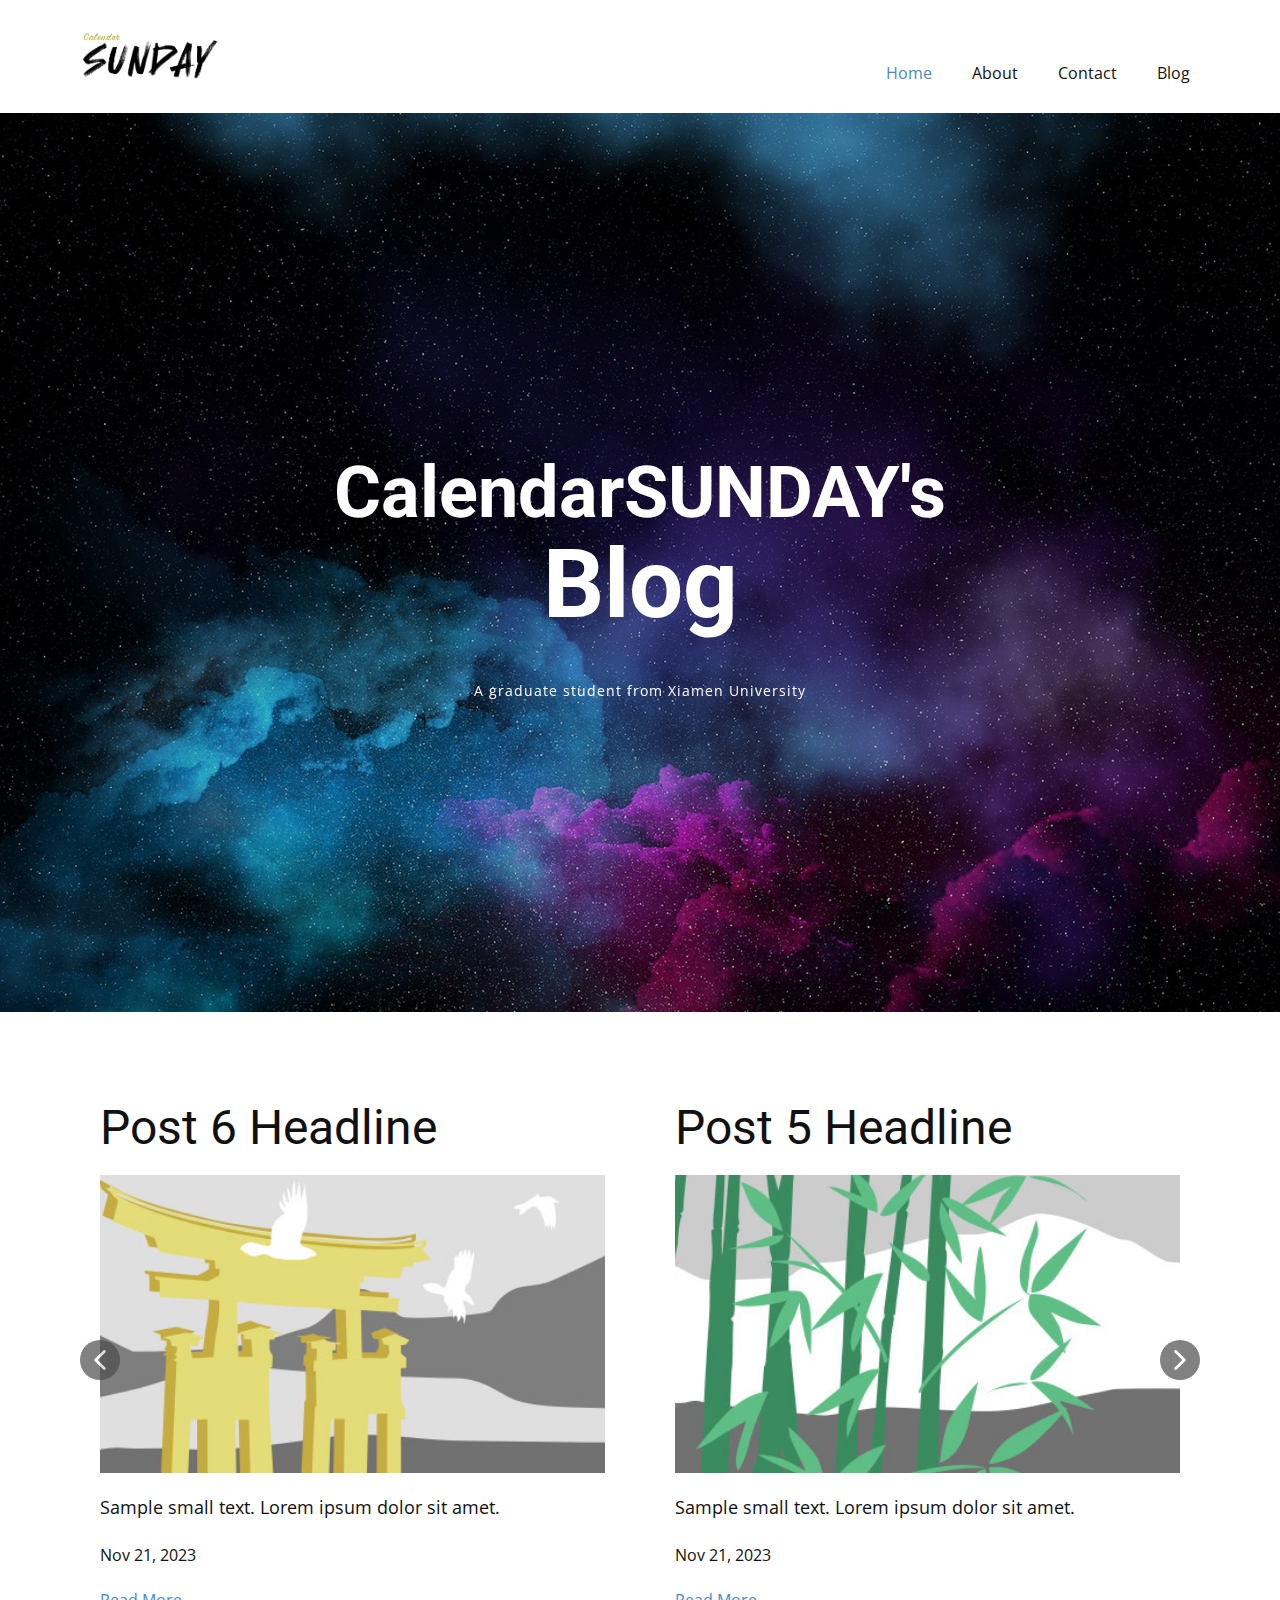
==== src/main/resources/static/index.html @ 497f2406 "first ini" ====
<!DOCTYPE html>
<html style="font-size: 16px;" lang="en"><head>
  <meta name="viewport" content="width=device-width, initial-scale=1.0">
  <meta charset="utf-8">
  <meta name="keywords" content="products &amp;amp; brand design studio!, What We Do, ​Our mission is to harmonize human design with digital technology., ​Grow Your Business with Full-Service Digital Marketing, ​Our Philosophy, Our Portfolio, About Us, ​​We provide brands with long term website support and maintenance">
  <meta name="description" content="">
  <title>Home</title>
  <link rel="stylesheet" href="nicepage.css" media="screen">
  <link rel="stylesheet" href="Home.css" media="screen">
  <script class="u-script" type="text/javascript" src="jquery.js" defer=""></script>
  <script class="u-script" type="text/javascript" src="nicepage.js" defer=""></script>
  <meta name="generator" content="Nicepage 6.0.3, nicepage.com">
  <link id="u-theme-google-font" rel="stylesheet" href="https://fonts.googleapis.com/css?family=Roboto:100,100i,300,300i,400,400i,500,500i,700,700i,900,900i|Open+Sans:300,300i,400,400i,500,500i,600,600i,700,700i,800,800i">




  <script type="application/ld+json">{
    "@context": "http://schema.org",
    "@type": "Organization",
    "name": "",
    "logo": "images/-1.png"
  }</script>
  <meta name="theme-color" content="#478ac9">
  <meta property="og:title" content="Home">
  <meta property="og:type" content="website">
  <meta data-intl-tel-input-cdn-path="intlTelInput/"></head>
<body data-path-to-root="./" data-include-products="false" class="u-body u-xl-mode" data-lang="en"><header class="u-clearfix u-header u-header" id="sec-229b"><div class="u-clearfix u-sheet u-sheet-1">
  <a href="Home.html" class="u-image u-logo u-image-1" data-image-width="1401" data-image-height="587" title="Home">
    <img src="images/-1.png" class="u-logo-image u-logo-image-1">
  </a>
  <nav class="u-menu u-menu-one-level u-offcanvas u-menu-1">
    <div class="menu-collapse" style="font-size: 1rem; letter-spacing: 0px;">
      <a class="u-button-style u-custom-left-right-menu-spacing u-custom-padding-bottom u-custom-top-bottom-menu-spacing u-nav-link u-text-active-palette-1-base u-text-hover-palette-2-base" href="#">
        <svg class="u-svg-link" viewBox="0 0 24 24"><use xmlns:xlink="http://www.w3.org/1999/xlink" xlink:href="#menu-hamburger"></use></svg>
        <svg class="u-svg-content" version="1.1" id="menu-hamburger" viewBox="0 0 16 16" x="0px" y="0px" xmlns:xlink="http://www.w3.org/1999/xlink" xmlns="http://www.w3.org/2000/svg"><g><rect y="1" width="16" height="2"></rect><rect y="7" width="16" height="2"></rect><rect y="13" width="16" height="2"></rect>
        </g></svg>
      </a>
    </div>
    <div class="u-custom-menu u-nav-container">
      <ul class="u-nav u-unstyled u-nav-1"><li class="u-nav-item"><a class="u-button-style u-nav-link u-text-active-palette-1-base u-text-hover-palette-2-base" href="Home.html" style="padding: 10px 20px;">Home</a>
      </li><li class="u-nav-item"><a class="u-button-style u-nav-link u-text-active-palette-1-base u-text-hover-palette-2-base" href="About.html" style="padding: 10px 20px;">About</a>
      </li><li class="u-nav-item"><a class="u-button-style u-nav-link u-text-active-palette-1-base u-text-hover-palette-2-base" href="Contact.html" style="padding: 10px 20px;">Contact</a>
      </li><li class="u-nav-item"><a class="u-button-style u-nav-link u-text-active-palette-1-base u-text-hover-palette-2-base" href="blog/blog.html" style="padding: 10px 20px;">Blog</a>
      </li></ul>
    </div>
    <div class="u-custom-menu u-nav-container-collapse">
      <div class="u-black u-container-style u-inner-container-layout u-opacity u-opacity-95 u-sidenav">
        <div class="u-inner-container-layout u-sidenav-overflow">
          <div class="u-menu-close"></div>
          <ul class="u-align-center u-nav u-popupmenu-items u-unstyled u-nav-2"><li class="u-nav-item"><a class="u-button-style u-nav-link" href="Home.html">Home</a>
          </li><li class="u-nav-item"><a class="u-button-style u-nav-link" href="About.html">About</a>
          </li><li class="u-nav-item"><a class="u-button-style u-nav-link" href="Contact.html">Contact</a>
          </li><li class="u-nav-item"><a class="u-button-style u-nav-link" href="blog/blog.html">Blog</a>
          </li></ul>
        </div>
      </div>
      <div class="u-black u-menu-overlay u-opacity u-opacity-70"></div>
    </div>
  </nav>
</div></header>
<section class="u-align-left u-clearfix u-container-align-center u-image u-shading u-section-1" id="carousel_e579" src="" data-image-width="1980" data-image-height="1047">
  <div class="u-clearfix u-sheet u-sheet-1">
    <h1 class="u-align-center u-text u-text-body-alt-color u-text-1" data-animation-name="flipIn" data-animation-duration="1500" data-animation-direction="X" data-animation-delay="500">CalendarSUNDAY's<br>
      <span style="font-size: 6rem;">Blog</span>
    </h1>
    <p class="u-align-center u-text u-text-body-alt-color u-text-default u-text-2" data-animation-name="customAnimationIn" data-animation-duration="1500" data-animation-delay="250"> A graduate student from Xiamen University</p>
  </div>
</section>
<section class="u-clearfix u-section-2" id="sec-93fe">
  <div class="u-clearfix u-sheet u-sheet-1"><!--blog--><!--blog_options_json--><!--{"type":"Recent","source":"","tags":"","count":""}--><!--/blog_options_json-->
    <div class="u-blog u-expanded-width u-layout-horizontal u-blog-1">
      <div class="u-list-control"></div>
      <div class="u-repeater u-repeater-1"><!--blog_post-->
        <div class="u-blog-post u-container-style u-repeater-item">
          <div class="u-container-layout u-similar-container u-valign-top u-container-layout-1"><!--blog_post_header-->
            <h2 class="u-blog-control u-text u-text-1">
              <a class="u-post-header-link" href="blog/post-5.html">Post 6 Headline</a>
            </h2><!--/blog_post_header-->
            <a class="u-post-header-link" href="blog/post-5.html"><!--blog_post_image-->
              <img alt="" class="u-blog-control u-expanded-width u-image u-image-default u-image-1" src="images/8ad73f3c.jpeg"><!--/blog_post_image-->
            </a><!--blog_post_content-->
            <div class="u-blog-control u-post-content u-text u-text-2 fr-view">Sample small text. Lorem ipsum dolor sit amet.</div><!--/blog_post_content--><!--blog_post_metadata-->
            <div class="u-blog-control u-metadata u-metadata-1"><!--blog_post_metadata_date-->
              <span class="u-meta-date u-meta-icon">Nov 21, 2023</span><!--/blog_post_metadata_date-->
            </div><!--/blog_post_metadata--><!--blog_post_readmore-->
            <a href="#" data-post-id="post-6" class="blog-post-link u-active-none u-blog-control u-border-2 u-border-no-left u-border-no-right u-border-no-top u-border-palette-1-base u-btn u-btn-rectangle u-button-style u-hover-none u-none u-btn-1">Read More</a>
          </div>
        </div><div class="u-blog-post u-container-style u-repeater-item">
          <div class="u-container-layout u-similar-container u-valign-top u-container-layout-2"><!--blog_post_header-->
            <h2 class="u-blog-control u-text u-text-3">
              <a class="u-post-header-link" href="blog/post-4.html">Post 5 Headline</a>
            </h2><!--/blog_post_header-->
            <a class="u-post-header-link" href="blog/post-4.html"><!--blog_post_image-->
              <img alt="" class="u-blog-control u-expanded-width u-image u-image-default u-image-2" src="images/68f64b9d.jpeg"><!--/blog_post_image-->
            </a><!--blog_post_content-->
            <div class="u-blog-control u-post-content u-text u-text-4 fr-view">Sample small text. Lorem ipsum dolor sit amet.</div><!--/blog_post_content--><!--blog_post_metadata-->
            <div class="u-blog-control u-metadata u-metadata-2"><!--blog_post_metadata_date-->
              <span class="u-meta-date u-meta-icon">Nov 21, 2023</span><!--/blog_post_metadata_date-->
            </div><!--/blog_post_metadata--><!--blog_post_readmore-->
            <a href="blog/post-4.html" class="u-active-none u-blog-control u-border-2 u-border-no-left u-border-no-right u-border-no-top u-border-palette-1-base u-btn u-btn-rectangle u-button-style u-hover-none u-none u-btn-2">Read More</a>
          </div>
        </div><div class="u-blog-post u-container-style u-repeater-item">
          <div class="u-container-layout u-similar-container u-valign-top u-container-layout-3"><!--blog_post_header-->
            <h2 class="u-blog-control u-text u-text-5">
              <a class="u-post-header-link" href="blog/post-3.html">Post 4 Headline</a>
            </h2><!--/blog_post_header-->
            <a class="u-post-header-link" href="blog/post-3.html"><!--blog_post_image-->
              <img alt="" class="u-blog-control u-expanded-width u-image u-image-default u-image-3" data:image="" svg+xml;base64,[base64]");=" "="" background-position:="" 50%="" 50%;="" margin-bottom:="" 0"="" src="images/0fd3416c.jpeg"><!--/blog_post_image-->
            </a><!--blog_post_content-->
            <div class="u-blog-control u-post-content u-text u-text-6 fr-view">Sample small text. Lorem ipsum dolor sit amet.</div><!--/blog_post_content--><!--blog_post_metadata-->
            <div class="u-blog-control u-metadata u-metadata-3"><!--blog_post_metadata_date-->
              <span class="u-meta-date u-meta-icon">Nov 21, 2023</span><!--/blog_post_metadata_date-->
            </div><!--/blog_post_metadata--><!--blog_post_readmore-->
            <a href="blog/post-3.html" class="u-active-none u-blog-control u-border-2 u-border-no-left u-border-no-right u-border-no-top u-border-palette-1-base u-btn u-btn-rectangle u-button-style u-hover-none u-none u-btn-3"><!--blog_post_readmore_content--><!--options_json--><!--{"content":"","defaultValue":"Read More"}--><!--/options_json-->Read More<!--/blog_post_readmore_content--></a><!--/blog_post_readmore-->
          </div>
        </div><div class="u-blog-post u-container-style u-repeater-item">
          <div class="u-container-layout u-similar-container u-valign-top u-container-layout-4"><!--blog_post_header-->
            <h2 class="u-blog-control u-text u-text-7">
              <a class="u-post-header-link" href="blog/post-2.html">Post 3 Headline</a>
            </h2><!--/blog_post_header-->
            <a class="u-post-header-link" href="blog/post-2.html"><!--blog_post_image-->
              <img alt="" class="u-blog-control u-expanded-width u-image u-image-default u-image-4" data:image="" svg+xml;base64,[base64]"=&quot;);=&quot;&quot;" background-position:="" 50%="" 50%;="" margin-bottom:="" 0"="" src="images/8ad73f3c.jpeg"><!--/blog_post_image-->
            </a><!--blog_post_content-->
            <div class="u-blog-control u-post-content u-text u-text-8 fr-view">Sample small text. Lorem ipsum dolor sit amet.</div><!--/blog_post_content--><!--blog_post_metadata-->
            <div class="u-blog-control u-metadata u-metadata-4"><!--blog_post_metadata_date-->
              <span class="u-meta-date u-meta-icon">Nov 21, 2023</span><!--/blog_post_metadata_date-->
            </div><!--/blog_post_metadata--><!--blog_post_readmore-->
            <a href="blog/post-2.html" class="u-active-none u-blog-control u-border-2 u-border-no-left u-border-no-right u-border-no-top u-border-palette-1-base u-btn u-btn-rectangle u-button-style u-hover-none u-none u-btn-4"><!--blog_post_readmore_content--><!--options_json--><!--{"content":"","defaultValue":"Read More"}--><!--/options_json-->Read More<!--/blog_post_readmore_content--></a><!--/blog_post_readmore-->
          </div>
        </div><div class="u-blog-post u-container-style u-repeater-item">
          <div class="u-container-layout u-similar-container u-valign-top u-container-layout-5"><!--blog_post_header-->
            <h2 class="u-blog-control u-text u-text-9">
              <a class="u-post-header-link" href="blog/post-1.html">Post 2 Headline</a>
            </h2><!--/blog_post_header-->
            <a class="u-post-header-link" href="blog/post-1.html"><!--blog_post_image-->
              <img alt="" class="u-blog-control u-expanded-width u-image u-image-default u-image-5" data:image="" svg+xml;base64,[base64]");=" "="" background-position:="" 50%="" 50%;="" margin-bottom:="" 0"="" src="images/68f64b9d.jpeg"><!--/blog_post_image-->
            </a><!--blog_post_content-->
            <div class="u-blog-control u-post-content u-text u-text-10 fr-view">Sample small text. Lorem ipsum dolor sit amet.</div><!--/blog_post_content--><!--blog_post_metadata-->
            <div class="u-blog-control u-metadata u-metadata-5"><!--blog_post_metadata_date-->
              <span class="u-meta-date u-meta-icon">Nov 21, 2023</span><!--/blog_post_metadata_date-->
            </div><!--/blog_post_metadata--><!--blog_post_readmore-->
            <a href="blog/post-1.html" class="u-active-none u-blog-control u-border-2 u-border-no-left u-border-no-right u-border-no-top u-border-palette-1-base u-btn u-btn-rectangle u-button-style u-hover-none u-none u-btn-5"><!--blog_post_readmore_content--><!--options_json--><!--{"content":"","defaultValue":"Read More"}--><!--/options_json-->Read More<!--/blog_post_readmore_content--></a><!--/blog_post_readmore-->
          </div>
        </div><!--/blog_post--><!--blog_post-->
        <!--/blog_post--><!--blog_post-->
        <!--/blog_post--><!--blog_post-->
        <!--/blog_post--><!--blog_post-->
        <!--/blog_post-->
      </div>
      <a class="u-absolute-vcenter u-gallery-nav u-gallery-nav-prev u-grey-70 u-icon-circle u-opacity u-opacity-70 u-spacing-10 u-text-white u-gallery-nav-1" href="#" role="button">
            <span aria-hidden="true">
              <svg viewBox="0 0 451.847 451.847"><path d="M97.141,225.92c0-8.095,3.091-16.192,9.259-22.366L300.689,9.27c12.359-12.359,32.397-12.359,44.751,0
c12.354,12.354,12.354,32.388,0,44.748L173.525,225.92l171.903,171.909c12.354,12.354,12.354,32.391,0,44.744
c-12.354,12.365-32.386,12.365-44.745,0l-194.29-194.281C100.226,242.115,97.141,234.018,97.141,225.92z"></path></svg>
            </span>
        <span class="sr-only">
              <svg viewBox="0 0 451.847 451.847"><path d="M97.141,225.92c0-8.095,3.091-16.192,9.259-22.366L300.689,9.27c12.359-12.359,32.397-12.359,44.751,0
c12.354,12.354,12.354,32.388,0,44.748L173.525,225.92l171.903,171.909c12.354,12.354,12.354,32.391,0,44.744
c-12.354,12.365-32.386,12.365-44.745,0l-194.29-194.281C100.226,242.115,97.141,234.018,97.141,225.92z"></path></svg>
            </span>
      </a>
      <a class="u-absolute-vcenter u-gallery-nav u-gallery-nav-next u-grey-70 u-icon-circle u-opacity u-opacity-70 u-spacing-10 u-text-white u-gallery-nav-2" href="#" role="button">
            <span aria-hidden="true">
              <svg viewBox="0 0 451.846 451.847"><path d="M345.441,248.292L151.154,442.573c-12.359,12.365-32.397,12.365-44.75,0c-12.354-12.354-12.354-32.391,0-44.744
L278.318,225.92L106.409,54.017c-12.354-12.359-12.354-32.394,0-44.748c12.354-12.359,32.391-12.359,44.75,0l194.287,194.284
c6.177,6.18,9.262,14.271,9.262,22.366C354.708,234.018,351.617,242.115,345.441,248.292z"></path></svg>
            </span>
        <span class="sr-only">
              <svg viewBox="0 0 451.846 451.847"><path d="M345.441,248.292L151.154,442.573c-12.359,12.365-32.397,12.365-44.75,0c-12.354-12.354-12.354-32.391,0-44.744
L278.318,225.92L106.409,54.017c-12.354-12.359-12.354-32.394,0-44.748c12.354-12.359,32.391-12.359,44.75,0l194.287,194.284
c6.177,6.18,9.262,14.271,9.262,22.366C354.708,234.018,351.617,242.115,345.441,248.292z"></path></svg>
            </span>
      </a>
      <div class="u-list-control"></div>
    </div><!--/blog-->
  </div>
</section>
<section class="u-align-center-lg u-align-center-md u-align-center-xl u-align-left-sm u-align-left-xs u-clearfix u-container-align-center u-white u-section-3" id="carousel_1c62" data-animation-name="" data-animation-duration="0" data-animation-delay="0" data-animation-direction="">
  <div class="u-clearfix u-sheet u-sheet-1">
    <h2 class="u-align-center u-text u-text-default u-text-1" data-animation-name="customAnimationIn" data-animation-duration="1500" data-animation-delay="0"> In addition to research...</h2>
    <p class="u-align-center u-text u-text-2" data-animation-name="customAnimationIn" data-animation-duration="1500" data-animation-delay="250"> In everyday life he also likes:</p>
    <div class="u-expanded-width u-list u-list-1">
      <div class="u-repeater u-repeater-1">
        <div class="u-container-align-center-xs u-container-style u-list-item u-radius-15 u-repeater-item u-shape-round u-white u-list-item-1" data-href=" http://graphics.xmu.edu.cn/lab/" data-animation-name="customAnimationIn" data-animation-duration="1500">
          <div class="u-container-layout u-similar-container u-valign-middle u-container-layout-1">
            <h6 class="u-align-center-xs u-align-left-lg u-align-left-md u-align-left-sm u-align-left-xl u-text u-text-3"><span class="u-file-icon u-icon u-text-palette-1-base u-icon-1"><img src="images/3405554-e5ea7de9.png" alt=""></span>&nbsp;​UI/UX Design
            </h6>
          </div>
        </div>
        <div class="u-container-align-center-xs u-container-style u-list-item u-radius-15 u-repeater-item u-shape-round u-white u-list-item-2" data-href=" http://graphics.xmu.edu.cn/lab/" data-animation-direction="Up" data-animation-name="customAnimationIn" data-animation-duration="1500" data-animation-delay="250">
          <div class="u-container-layout u-similar-container u-valign-middle u-container-layout-2">
            <h6 class="u-align-center-xs u-align-left-lg u-align-left-md u-align-left-sm u-align-left-xl u-text u-text-4"><span class="u-file-icon u-icon u-text-palette-1-base u-icon-2"><img src="images/596092-5141c3ed.png" alt=""></span> Music Live
            </h6>
          </div>
        </div>
        <div class="u-container-align-center-xs u-container-style u-list-item u-radius-15 u-repeater-item u-shape-round u-white u-list-item-3" data-href=" http://graphics.xmu.edu.cn/lab/" data-animation-direction="Up" data-animation-name="customAnimationIn" data-animation-duration="1500" data-animation-delay="500">
          <div class="u-container-layout u-similar-container u-valign-middle u-container-layout-3">
            <h6 class="u-align-center-xs u-align-left-lg u-align-left-md u-align-left-sm u-align-left-xl u-text u-text-5"><span class="u-file-icon u-icon u-text-palette-1-base u-icon-3"><img src="images/1436404-2ee4dd59.png" alt=""></span>&nbsp;​App Development&nbsp;<br>
            </h6>
          </div>
        </div>
        <div class="u-container-align-center-xs u-container-style u-list-item u-radius-15 u-repeater-item u-shape-round u-white u-list-item-4" data-href=" http://graphics.xmu.edu.cn/lab/" data-animation-direction="Up" data-animation-name="customAnimationIn" data-animation-duration="1500" data-animation-delay="750">
          <div class="u-container-layout u-similar-container u-valign-middle u-container-layout-4">
            <h6 class="u-align-center-xs u-align-left-lg u-align-left-md u-align-left-sm u-align-left-xl u-text u-text-6"><span class="u-file-icon u-icon u-text-palette-1-base u-icon-4"><img src="images/1388394-a2d5c4ff.png" alt=""></span>&nbsp;Wring Someting Useless
            </h6>
          </div>
        </div>
        <div class="u-container-align-center-xs u-container-style u-list-item u-radius-15 u-repeater-item u-shape-round u-white u-list-item-5" data-href=" http://graphics.xmu.edu.cn/lab/" data-animation-direction="Up" data-animation-name="customAnimationIn" data-animation-duration="1500" data-animation-delay="750">
          <div class="u-container-layout u-similar-container u-valign-middle u-container-layout-5">
            <h6 class="u-align-center-xs u-align-left-lg u-align-left-md u-align-left-sm u-align-left-xl u-text u-text-7"><span class="u-file-icon u-icon u-text-palette-1-base u-icon-5"><img src="images/1014398-c0c98ff9.png" alt=""></span>&nbsp;​Video Clipping
            </h6>
          </div>
        </div>
        <div class="u-container-align-center-xs u-container-style u-list-item u-radius-15 u-repeater-item u-shape-round u-white u-list-item-6" data-href=" http://graphics.xmu.edu.cn/lab/" data-animation-direction="Up" data-animation-name="customAnimationIn" data-animation-duration="1500" data-animation-delay="750">
          <div class="u-container-layout u-similar-container u-valign-middle u-container-layout-6">
            <h6 class="u-align-center-xs u-align-left-lg u-align-left-md u-align-left-sm u-align-left-xl u-text u-text-8"><span class="u-file-icon u-icon u-text-custom-color-3 u-icon-6"><img src="images/6986881-99a8e2e9.png" alt=""></span>&nbsp;​Skateboard
            </h6>
          </div>
        </div>
        <div class="u-container-align-center-xs u-container-style u-list-item u-radius-15 u-repeater-item u-shape-round u-white u-list-item-7" data-href=" http://graphics.xmu.edu.cn/lab/" data-animation-direction="Up" data-animation-name="customAnimationIn" data-animation-duration="1500" data-animation-delay="1000">
          <div class="u-container-layout u-similar-container u-valign-middle u-container-layout-7">
            <h6 class="u-align-center-xs u-align-left-lg u-align-left-md u-align-left-sm u-align-left-xl u-text u-text-9"><span class="u-file-icon u-icon u-text-custom-color-3 u-icon-7"><img src="images/3280490-f5f36456.png" alt=""></span> &nbsp;​Taking Photos
            </h6>
          </div>
        </div>
        <div class="u-container-align-center-xs u-container-style u-list-item u-radius-15 u-repeater-item u-shape-round u-white u-list-item-8" data-href=" http://graphics.xmu.edu.cn/lab/" data-animation-direction="Up" data-animation-name="customAnimationIn" data-animation-duration="1500" data-animation-delay="1000">
          <div class="u-container-layout u-similar-container u-valign-middle u-container-layout-8">
            <h6 class="u-align-center-xs u-align-left-lg u-align-left-md u-align-left-sm u-align-left-xl u-text u-text-10"><span class="u-file-icon u-icon u-text-palette-1-base u-icon-8"><img src="images/2996915-b20a5da4.png" alt=""></span> &nbsp;​Web Development
            </h6>
          </div>
        </div>
        <div class="u-container-align-center-xs u-container-style u-list-item u-radius-15 u-repeater-item u-shape-round u-white u-list-item-9" data-href=" http://graphics.xmu.edu.cn/lab/" data-animation-direction="Up" data-animation-name="customAnimationIn" data-animation-duration="1500" data-animation-delay="1000">
          <div class="u-container-layout u-similar-container u-valign-middle u-container-layout-9">
            <h6 class="u-align-center-xs u-align-left-lg u-align-left-md u-align-left-sm u-align-left-xl u-text u-text-11"><span class="u-file-icon u-icon u-text-palette-1-base u-icon-9"><img src="images/2020773-2d50d914.png" alt=""></span>&nbsp; Everying Interesting
            </h6>
          </div>
        </div>
      </div>
    </div>
  </div>
</section>
<section class="u-align-center u-clearfix u-white u-section-4" id="carousel_9413">
  <div class="u-clearfix u-sheet u-sheet-1">
    <div class="u-shape u-shape-svg u-text-palette-1-base u-shape-1" data-animation-name="flipIn" data-animation-duration="1500" data-animation-direction="X" data-animation-delay="500">
      <svg class="u-svg-link" preserveAspectRatio="none" viewBox="0 0 160 160" style=""><use xmlns:xlink="http://www.w3.org/1999/xlink" xlink:href="#svg-e858"></use></svg>
      <svg xmlns="http://www.w3.org/2000/svg" xmlns:xlink="http://www.w3.org/1999/xlink" version="1.1" xml:space="preserve" class="u-svg-content" viewBox="0 0 160 160" x="0px" y="0px" id="svg-e858" style="enable-background:new 0 0 160 160;"><path d="M80,30c27.6,0,50,22.4,50,50s-22.4,50-50,50s-50-22.4-50-50S52.4,30,80,30 M80,0C35.8,0,0,35.8,0,80s35.8,80,80,80
	s80-35.8,80-80S124.2,0,80,0L80,0z"></path></svg>
    </div>
    <div class="u-shape u-shape-svg u-text-palette-1-base u-shape-2" data-animation-name="customAnimationIn" data-animation-duration="1500" data-animation-delay="750">
      <svg class="u-svg-link" preserveAspectRatio="none" viewBox="0 0 160 160" style=""><use xmlns:xlink="http://www.w3.org/1999/xlink" xlink:href="#svg-a0bf"></use></svg>
      <svg xmlns="http://www.w3.org/2000/svg" xmlns:xlink="http://www.w3.org/1999/xlink" version="1.1" xml:space="preserve" class="u-svg-content" viewBox="0 0 160 160" x="0px" y="0px" id="svg-a0bf" style="enable-background:new 0 0 160 160;"><path d="M80,30c27.6,0,50,22.4,50,50s-22.4,50-50,50s-50-22.4-50-50S52.4,30,80,30 M80,0C35.8,0,0,35.8,0,80s35.8,80,80,80
	s80-35.8,80-80S124.2,0,80,0L80,0z"></path></svg>
    </div>
    <div class="u-image u-image-circle u-image-1" data-image-width="932" data-image-height="872" data-animation-name="customAnimationIn" data-animation-duration="1500"></div>
    <div class="u-palette-1-base u-shape u-shape-circle u-shape-3" data-animation-name="customAnimationIn" data-animation-duration="1500" data-animation-delay="500"></div>
    <div class="u-align-left u-container-align-left u-container-style u-expanded-width-sm u-expanded-width-xs u-group u-shape-rectangle u-white u-group-1" data-animation-name="customAnimationIn" data-animation-duration="1500" data-animation-delay="250">
      <div class="u-container-layout u-container-layout-1">
        <h2 class="u-align-left u-text u-text-1"> A first-year graduate student from Xiamen University's Graphics Laboratory</h2>
        <p class="u-align-left u-large-text u-text u-text-variant u-text-2"> He graduated from Shandong University with a bachelor's degree and was exempted from the School of Information Science of Xiamen University. His current research directions are 2D path rendering on mobile devices.</p>
      </div>
    </div>
  </div>
</section>
<section class="u-align-left u-clearfix u-container-align-center u-palette-1-base u-section-5" id="carousel_d629">
  <div class="u-clearfix u-sheet u-sheet-1">
    <h2 class="u-align-center u-text u-text-1" data-animation-name="customAnimationIn" data-animation-duration="1500" data-animation-delay="0">Education Career</h2>
    <div class="u-expanded-width u-list u-list-1">
      <div class="u-repeater u-repeater-1">
        <div class="u-align-left u-container-align-center u-container-style u-list-item u-repeater-item u-white u-list-item-1" data-animation-name="customAnimationIn" data-animation-duration="1500" data-animation-delay="500">
          <div class="u-container-layout u-similar-container u-container-layout-1">
            <h4 class="u-align-center u-text u-text-2">One Sentence</h4>
            <p class="u-align-center u-text u-text-grey-40 u-text-3">--zgz</p>
          </div>
        </div>
        <div class="u-align-left u-container-style u-list-item u-repeater-item u-white u-list-item-2" data-animation-name="customAnimationIn" data-animation-duration="1500" data-animation-delay="500">
          <div class="u-container-layout u-similar-container u-container-layout-2">
            <h4 class="u-align-center u-text u-text-4">1</h4>
            <p class="u-align-center u-text u-text-grey-40 u-text-5">1</p>
          </div>
        </div>
        <div class="u-align-left u-container-style u-list-item u-repeater-item u-white u-list-item-3" data-animation-name="customAnimationIn" data-animation-duration="1500" data-animation-delay="500">
          <div class="u-container-layout u-similar-container u-container-layout-3">
            <h4 class="u-align-center u-text u-text-6">2</h4>
            <p class="u-align-center u-text u-text-grey-40 u-text-7">2</p>
          </div>
        </div>
        <div class="u-align-left u-container-style u-list-item u-repeater-item u-white u-list-item-4" data-animation-name="customAnimationIn" data-animation-duration="1500" data-animation-delay="500">
          <div class="u-container-layout u-similar-container u-container-layout-4">
            <h4 class="u-align-center u-text u-text-8">3</h4>
            <p class="u-align-center u-text u-text-grey-40 u-text-9">3</p>
          </div>
        </div>
      </div>
    </div>
  </div>
</section>
<section class="u-align-center u-clearfix u-white u-section-6" id="carousel_b6a0">
  <div class="u-clearfix u-sheet u-valign-middle u-sheet-1">
    <div class="data-layout-selected u-clearfix u-expanded-width u-gutter-0 u-layout-wrap u-layout-wrap-1">
      <div class="u-gutter-0 u-layout">
        <div class="u-layout-col">
          <div class="u-align-center u-container-style u-layout-cell u-size-30 u-layout-cell-1">
            <div class="u-container-layout u-container-layout-1">
              <div class="u-shape u-shape-svg u-text-palette-1-base u-shape-1" data-animation-name="customAnimationIn" data-animation-duration="1500" data-animation-delay="500">
                <svg class="u-svg-link" preserveAspectRatio="none" viewBox="0 0 160 160" style=""><use xmlns:xlink="http://www.w3.org/1999/xlink" xlink:href="#svg-a0bf"></use></svg>
                <svg xmlns="http://www.w3.org/2000/svg" xmlns:xlink="http://www.w3.org/1999/xlink" version="1.1" xml:space="preserve" class="u-svg-content" viewBox="0 0 160 160" x="0px" y="0px" id="svg-a0bf" style="enable-background:new 0 0 160 160;"><path d="M80,30c27.6,0,50,22.4,50,50s-22.4,50-50,50s-50-22.4-50-50S52.4,30,80,30 M80,0C35.8,0,0,35.8,0,80s35.8,80,80,80
	s80-35.8,80-80S124.2,0,80,0L80,0z"></path></svg>
              </div>
              <div class="u-border-14 u-border-palette-1-base u-image u-image-circle u-image-1" data-image-width="1380" data-image-height="920" data-animation-name="flipIn" data-animation-duration="1500" data-animation-direction="X" data-animation-delay="500"></div>
              <div alt="" class="u-align-left u-border-18 u-border-palette-1-base u-image u-image-circle u-image-2" data-image-width="1380" data-image-height="920" data-animation-name="customAnimationIn" data-animation-duration="1500" data-animation-delay="250"></div>
              <div class="u-align-center-sm u-align-center-xs u-palette-1-base u-shape u-shape-circle u-shape-2" data-animation-name="customAnimationIn" data-animation-duration="1500"></div>
            </div>
          </div>
          <div class="u-align-center u-container-align-center u-container-style u-layout-cell u-size-30 u-layout-cell-2" data-animation-name="customAnimationIn" data-animation-duration="1500" data-animation-delay="500">
            <div class="u-container-layout u-valign-top u-container-layout-2">
              <h2 class="u-align-center u-text u-text-1">My Lab</h2>
              <p class="u-align-center u-text u-text-2">Lab</p>
              <p class="u-align-center u-text u-text-3">AA</p>
              <a href="http://graphics.xmu.edu.cn/lab/" class="u-active-palette-2-base u-align-center u-border-none u-btn u-btn-round u-button-style u-hover-palette-2-base u-palette-1-base u-radius-50 u-btn-1" data-animation-name="customAnimationIn" data-animation-duration="1500" data-animation-delay="1000">read more</a>
            </div>
          </div>
        </div>
      </div>
    </div>
  </div>
</section>
<section class="u-align-center u-black u-clearfix u-container-align-center u-section-7" id="carousel_1896">


























  <div class="u-clearfix u-sheet u-valign-middle u-sheet-1">
    <h2 class="u-align-center u-text u-text-default u-text-1" data-animation-name="customAnimationIn" data-animation-duration="1500" data-animation-delay="0"> My Project Showcase</h2>
    <p class="u-align-center u-text u-text-2" data-animation-name="customAnimationIn" data-animation-duration="1500" data-animation-delay="250"> Involved projects</p>
    <div class="u-expanded-width u-list u-list-1">
      <div class="u-repeater u-repeater-1">
        <div class="u-align-center u-container-style u-image u-image-default u-list-item u-repeater-item u-shape-round u-image-1" data-animation-name="customAnimationIn" data-animation-duration="1500" data-animation-delay="500" data-image-width="444" data-image-height="444">
          <div class="u-container-layout u-similar-container u-valign-bottom u-container-layout-1">
            <div class="u-container-align-center u-container-style u-expanded-width u-gradient u-group u-opacity u-opacity-80 u-group-1">
              <div class="u-container-layout u-container-layout-2">
                <h5 class="u-align-center u-hover-feature u-text u-text-body-alt-color u-text-3">Empty</h5>
                <p class="u-align-center u-hover-feature u-text u-text-body-alt-color u-text-4"> Graphic Design</p>
              </div>
            </div>
          </div>
        </div>
        <div class="u-align-center u-container-style u-image u-image-default u-list-item u-repeater-item u-shape-round u-image-2" data-animation-name="customAnimationIn" data-animation-duration="1500" data-animation-delay="500" data-image-width="444" data-image-height="444">
          <div class="u-container-layout u-similar-container u-valign-bottom u-container-layout-3">
            <div class="u-container-align-center u-container-style u-expanded-width u-gradient u-group u-opacity u-opacity-80 u-group-2">
              <div class="u-container-layout u-container-layout-4">
                <h5 class="u-align-center u-hover-feature u-text u-text-body-alt-color u-text-5"> Empty </h5>
                <p class="u-align-center u-hover-feature u-text u-text-body-alt-color u-text-6"> Graphic Design</p>
              </div>
            </div>
          </div>
        </div>
        <div class="u-align-center u-container-align-center u-container-style u-image u-image-default u-list-item u-repeater-item u-shape-round u-image-3" data-animation-name="customAnimationIn" data-animation-duration="1500" data-animation-delay="500" data-image-width="626" data-image-height="626">
          <div class="u-container-layout u-similar-container u-valign-bottom u-container-layout-5">
            <div class="u-container-align-center u-container-style u-expanded-width u-gradient u-group u-opacity u-opacity-80 u-group-3">
              <div class="u-container-layout u-container-layout-6">
                <h5 class="u-align-center u-hover-feature u-text u-text-body-alt-color u-text-7"> Empty</h5>
                <p class="u-align-center u-hover-feature u-text u-text-body-alt-color u-text-8"> Graphic Design</p>
              </div>
            </div>
          </div>
        </div>
        <div class="u-align-center u-container-style u-image u-image-default u-list-item u-repeater-item u-shape-round u-image-4" data-animation-name="customAnimationIn" data-animation-duration="1500" data-animation-delay="500" data-image-width="626" data-image-height="626">
          <div class="u-container-layout u-similar-container u-valign-bottom u-container-layout-7">
            <div class="u-container-align-center u-container-style u-expanded-width u-gradient u-group u-opacity u-opacity-80 u-group-4">
              <div class="u-container-layout u-container-layout-8">
                <h5 class="u-align-center u-hover-feature u-text u-text-body-alt-color u-text-9"> Empty</h5>
                <p class="u-align-center u-hover-feature u-text u-text-body-alt-color u-text-10"> Graphic Design</p>
              </div>
            </div>
          </div>
        </div>
        <div class="u-align-center u-container-style u-image u-image-default u-list-item u-repeater-item u-shape-round u-image-5" data-animation-name="customAnimationIn" data-animation-duration="1500" data-animation-delay="500" data-image-width="700" data-image-height="705">
          <div class="u-container-layout u-similar-container u-valign-bottom u-container-layout-9">
            <div class="u-container-align-center u-container-style u-expanded-width u-gradient u-group u-opacity u-opacity-80 u-group-5">
              <div class="u-container-layout u-container-layout-10">
                <h5 class="u-align-center u-hover-feature u-text u-text-body-alt-color u-text-11"> Empty</h5>
                <p class="u-align-center u-hover-feature u-text u-text-body-alt-color u-text-12"> Graphic Design</p>
              </div>
            </div>
          </div>
        </div>
        <div class="u-align-center u-container-style u-image u-image-default u-list-item u-repeater-item u-shape-round u-image-6" data-animation-name="customAnimationIn" data-animation-duration="1500" data-animation-delay="500" data-image-width="700" data-image-height="705">
          <div class="u-container-layout u-similar-container u-valign-bottom u-container-layout-11">
            <div class="u-container-align-center u-container-style u-expanded-width u-gradient u-group u-opacity u-opacity-80 u-group-6">
              <div class="u-container-layout u-container-layout-12">
                <h5 class="u-align-center u-hover-feature u-text u-text-body-alt-color u-text-13"> Empty</h5>
                <p class="u-align-center u-hover-feature u-text u-text-body-alt-color u-text-14"> Graphic Design</p>
              </div>
            </div>
          </div>
        </div>
        <div class="u-align-center u-container-align-center u-container-style u-image u-image-default u-list-item u-repeater-item u-shape-round u-image-7" data-animation-name="customAnimationIn" data-animation-duration="1500" data-animation-delay="500" data-image-width="626" data-image-height="626">
          <div class="u-container-layout u-similar-container u-valign-bottom u-container-layout-13">
            <div class="u-container-align-center u-container-style u-expanded-width u-gradient u-group u-opacity u-opacity-80 u-group-7">
              <div class="u-container-layout u-container-layout-14">
                <h5 class="u-align-center u-hover-feature u-text u-text-body-alt-color u-text-15"> Empty</h5>
                <p class="u-align-center u-hover-feature u-text u-text-body-alt-color u-text-16"> Graphic Design</p>
              </div>
            </div>
          </div>
        </div>
        <div class="u-align-center u-container-style u-image u-image-default u-list-item u-repeater-item u-shape-round u-image-8" data-animation-name="customAnimationIn" data-animation-duration="1500" data-animation-delay="500" data-image-width="800" data-image-height="533">
          <div class="u-container-layout u-similar-container u-valign-bottom u-container-layout-15">
            <div class="u-container-align-center u-container-style u-expanded-width u-gradient u-group u-opacity u-opacity-80 u-group-8">
              <div class="u-container-layout u-container-layout-16">
                <h5 class="u-align-center u-hover-feature u-text u-text-body-alt-color u-text-17"> Empty</h5>
                <p class="u-align-center u-hover-feature u-text u-text-body-alt-color u-text-18"> Graphic Design</p>
              </div>
            </div>
          </div>
        </div>
      </div>
    </div>
    <p class="u-align-center u-text u-text-default u-text-19" data-animation-name="customAnimationIn" data-animation-duration="1500" data-animation-delay="1250">Images from <a href="https://www.freepik.com/" class="u-active-none u-border-1 u-border-active-palette-1-light-2 u-border-hover-palette-1-light-2 u-border-no-left u-border-no-right u-border-no-top u-border-white u-btn u-button-link u-button-style u-hover-none u-none u-text-active-palette-1-light-2 u-text-body-alt-color u-text-hover-palette-1-light-2 u-btn-1" target="_blank">Freepik</a>
    </p>
  </div>
















</section>
<section class="u-align-center u-clearfix u-image u-valign-bottom-xl u-valign-middle-lg u-section-8" id="carousel_9283" data-image-width="1980" data-image-height="1200">
  <div class="data-layout-selected u-clearfix u-layout-wrap u-layout-wrap-1">
    <div class="u-layout">
      <div class="u-layout-row">
        <div class="u-align-left u-container-align-center u-container-style u-layout-cell u-size-19-xl u-size-22-lg u-size-60-md u-size-60-sm u-size-60-xs u-layout-cell-1" data-animation-name="customAnimationIn" data-animation-duration="1500" data-animation-delay="0">
          <div class="u-container-layout u-container-layout-1">
            <h2 class="u-align-center u-text u-text-1">Ending</h2>
            <p class="u-align-center u-text u-text-2">some...</p>
          </div>
        </div>
        <div class="u-align-left u-container-style u-image u-layout-cell u-size-38-lg u-size-41-xl u-size-60-md u-size-60-sm u-size-60-xs u-image-1" data-animation-name="customAnimationIn" data-animation-duration="1500" data-animation-delay="250" data-image-width="1337" data-image-height="1000">
          <div class="u-container-layout u-container-layout-2"></div>
        </div>
      </div>
    </div>
  </div>
</section>


<footer class="u-align-center u-clearfix u-footer u-grey-80 u-footer" id="sec-63e3"><div class="u-clearfix u-sheet u-sheet-1">
  <p class="u-small-text u-text u-text-variant u-text-1">@zgz</p>
</div></footer>


<script src="custom.js"></script>

</body></html>
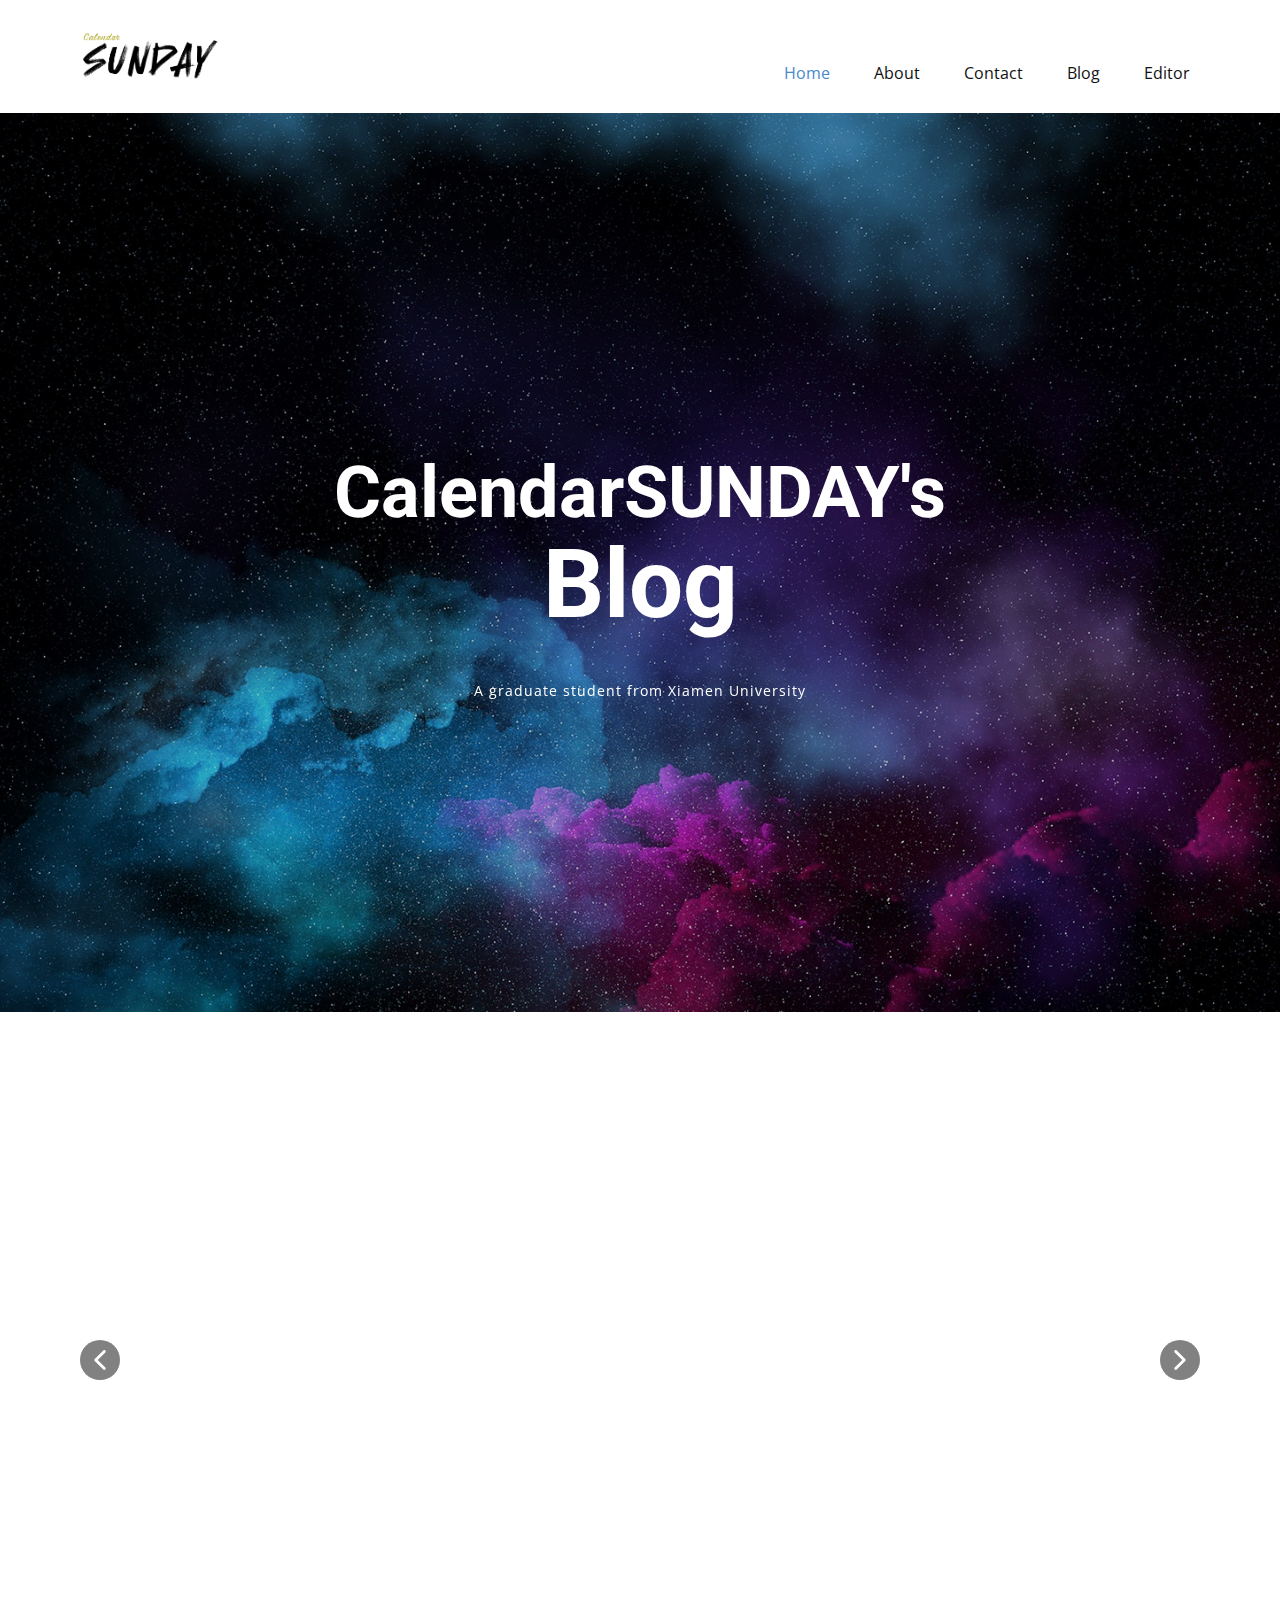
==== commit ca7f9f06: "add markdown editor based on Editor.md" ====
--- a/src/main/resources/static/index.html
+++ b/src/main/resources/static/index.html
@@ -1,488 +1,543 @@
 <!DOCTYPE html>
-<html style="font-size: 16px;" lang="en"><head>
-  <meta name="viewport" content="width=device-width, initial-scale=1.0">
-  <meta charset="utf-8">
-  <meta name="keywords" content="products &amp;amp; brand design studio!, What We Do, ​Our mission is to harmonize human design with digital technology., ​Grow Your Business with Full-Service Digital Marketing, ​Our Philosophy, Our Portfolio, About Us, ​​We provide brands with long term website support and maintenance">
-  <meta name="description" content="">
-  <title>Home</title>
-  <link rel="stylesheet" href="nicepage.css" media="screen">
-  <link rel="stylesheet" href="Home.css" media="screen">
-  <script class="u-script" type="text/javascript" src="jquery.js" defer=""></script>
-  <script class="u-script" type="text/javascript" src="nicepage.js" defer=""></script>
-  <meta name="generator" content="Nicepage 6.0.3, nicepage.com">
-  <link id="u-theme-google-font" rel="stylesheet" href="https://fonts.googleapis.com/css?family=Roboto:100,100i,300,300i,400,400i,500,500i,700,700i,900,900i|Open+Sans:300,300i,400,400i,500,500i,600,600i,700,700i,800,800i">
-
-
-
-
-  <script type="application/ld+json">{
-    "@context": "http://schema.org",
-    "@type": "Organization",
-    "name": "",
-    "logo": "images/-1.png"
-  }</script>
-  <meta name="theme-color" content="#478ac9">
-  <meta property="og:title" content="Home">
-  <meta property="og:type" content="website">
-  <meta data-intl-tel-input-cdn-path="intlTelInput/"></head>
-<body data-path-to-root="./" data-include-products="false" class="u-body u-xl-mode" data-lang="en"><header class="u-clearfix u-header u-header" id="sec-229b"><div class="u-clearfix u-sheet u-sheet-1">
-  <a href="Home.html" class="u-image u-logo u-image-1" data-image-width="1401" data-image-height="587" title="Home">
-    <img src="images/-1.png" class="u-logo-image u-logo-image-1">
-  </a>
-  <nav class="u-menu u-menu-one-level u-offcanvas u-menu-1">
-    <div class="menu-collapse" style="font-size: 1rem; letter-spacing: 0px;">
-      <a class="u-button-style u-custom-left-right-menu-spacing u-custom-padding-bottom u-custom-top-bottom-menu-spacing u-nav-link u-text-active-palette-1-base u-text-hover-palette-2-base" href="#">
-        <svg class="u-svg-link" viewBox="0 0 24 24"><use xmlns:xlink="http://www.w3.org/1999/xlink" xlink:href="#menu-hamburger"></use></svg>
-        <svg class="u-svg-content" version="1.1" id="menu-hamburger" viewBox="0 0 16 16" x="0px" y="0px" xmlns:xlink="http://www.w3.org/1999/xlink" xmlns="http://www.w3.org/2000/svg"><g><rect y="1" width="16" height="2"></rect><rect y="7" width="16" height="2"></rect><rect y="13" width="16" height="2"></rect>
-        </g></svg>
-      </a>
-    </div>
-    <div class="u-custom-menu u-nav-container">
-      <ul class="u-nav u-unstyled u-nav-1"><li class="u-nav-item"><a class="u-button-style u-nav-link u-text-active-palette-1-base u-text-hover-palette-2-base" href="Home.html" style="padding: 10px 20px;">Home</a>
-      </li><li class="u-nav-item"><a class="u-button-style u-nav-link u-text-active-palette-1-base u-text-hover-palette-2-base" href="About.html" style="padding: 10px 20px;">About</a>
-      </li><li class="u-nav-item"><a class="u-button-style u-nav-link u-text-active-palette-1-base u-text-hover-palette-2-base" href="Contact.html" style="padding: 10px 20px;">Contact</a>
-      </li><li class="u-nav-item"><a class="u-button-style u-nav-link u-text-active-palette-1-base u-text-hover-palette-2-base" href="blog/blog.html" style="padding: 10px 20px;">Blog</a>
-      </li></ul>
-    </div>
-    <div class="u-custom-menu u-nav-container-collapse">
-      <div class="u-black u-container-style u-inner-container-layout u-opacity u-opacity-95 u-sidenav">
-        <div class="u-inner-container-layout u-sidenav-overflow">
-          <div class="u-menu-close"></div>
-          <ul class="u-align-center u-nav u-popupmenu-items u-unstyled u-nav-2"><li class="u-nav-item"><a class="u-button-style u-nav-link" href="Home.html">Home</a>
-          </li><li class="u-nav-item"><a class="u-button-style u-nav-link" href="About.html">About</a>
-          </li><li class="u-nav-item"><a class="u-button-style u-nav-link" href="Contact.html">Contact</a>
-          </li><li class="u-nav-item"><a class="u-button-style u-nav-link" href="blog/blog.html">Blog</a>
-          </li></ul>
-        </div>
-      </div>
-      <div class="u-black u-menu-overlay u-opacity u-opacity-70"></div>
-    </div>
-  </nav>
-</div></header>
-<section class="u-align-left u-clearfix u-container-align-center u-image u-shading u-section-1" id="carousel_e579" src="" data-image-width="1980" data-image-height="1047">
-  <div class="u-clearfix u-sheet u-sheet-1">
-    <h1 class="u-align-center u-text u-text-body-alt-color u-text-1" data-animation-name="flipIn" data-animation-duration="1500" data-animation-direction="X" data-animation-delay="500">CalendarSUNDAY's<br>
-      <span style="font-size: 6rem;">Blog</span>
-    </h1>
-    <p class="u-align-center u-text u-text-body-alt-color u-text-default u-text-2" data-animation-name="customAnimationIn" data-animation-duration="1500" data-animation-delay="250"> A graduate student from Xiamen University</p>
-  </div>
+<html style="font-size: 16px;" lang="en">
+<head>
+    <meta name="viewport" content="width=device-width, initial-scale=1.0">
+    <meta charset="utf-8">
+    <meta name="keywords"
+          content="products &amp;amp; brand design studio!, What We Do, ​Our mission is to harmonize human design with digital technology., ​Grow Your Business with Full-Service Digital Marketing, ​Our Philosophy, Our Portfolio, About Us, ​​We provide brands with long term website support and maintenance">
+    <meta name="description" content="">
+    <title>Home</title>
+    <link rel="stylesheet" href="nicepage.css" media="screen">
+    <link rel="stylesheet" href="Home.css" media="screen">
+    <script class="u-script" type="text/javascript" src="jquery.js" defer=""></script>
+    <script class="u-script" type="text/javascript" src="nicepage.js" defer=""></script>
+    <meta name="generator" content="Nicepage 6.0.3, nicepage.com">
+    <link id="u-theme-google-font" rel="stylesheet"
+          href="https://fonts.googleapis.com/css?family=Roboto:100,100i,300,300i,400,400i,500,500i,700,700i,900,900i|Open+Sans:300,300i,400,400i,500,500i,600,600i,700,700i,800,800i">
+
+
+    <script type="application/ld+json">{
+        "@context": "http://schema.org",
+        "@type": "Organization",
+        "name": "",
+        "logo": "images/-1.png"
+    }</script>
+    <meta name="theme-color" content="#478ac9">
+    <meta property="og:title" content="Home">
+    <meta property="og:type" content="website">
+    <meta data-intl-tel-input-cdn-path="intlTelInput/">
+</head>
+<body data-path-to-root="./" data-include-products="false" class="u-body u-xl-mode" data-lang="en">
+<header class="u-clearfix u-header u-header" id="sec-229b">
+    <div class="u-clearfix u-sheet u-sheet-1">
+        <a href="Home.html" class="u-image u-logo u-image-1" data-image-width="1401" data-image-height="587"
+           title="Home">
+            <img src="images/-1.png" class="u-logo-image u-logo-image-1">
+        </a>
+        <nav class="u-menu u-menu-one-level u-offcanvas u-menu-1">
+            <div class="menu-collapse" style="font-size: 1rem; letter-spacing: 0px;">
+                <a class="u-button-style u-custom-left-right-menu-spacing u-custom-padding-bottom u-custom-top-bottom-menu-spacing u-nav-link u-text-active-palette-1-base u-text-hover-palette-2-base"
+                   href="#">
+                    <svg class="u-svg-link" viewBox="0 0 24 24">
+                        <use xmlns:xlink="http://www.w3.org/1999/xlink" xlink:href="#menu-hamburger"></use>
+                    </svg>
+                    <svg class="u-svg-content" version="1.1" id="menu-hamburger" viewBox="0 0 16 16" x="0px" y="0px"
+                         xmlns:xlink="http://www.w3.org/1999/xlink" xmlns="http://www.w3.org/2000/svg">
+                        <g>
+                            <rect y="1" width="16" height="2"></rect>
+                            <rect y="7" width="16" height="2"></rect>
+                            <rect y="13" width="16" height="2"></rect>
+                        </g>
+                    </svg>
+                </a>
+            </div>
+            <div class="u-custom-menu u-nav-container">
+                <ul class="u-nav u-unstyled u-nav-1">
+                    <li class="u-nav-item"><a
+                            class="u-button-style u-nav-link u-text-active-palette-1-base u-text-hover-palette-2-base"
+                            href="Home.html" style="padding: 10px 20px;">Home</a>
+                    </li>
+                    <li class="u-nav-item"><a
+                            class="u-button-style u-nav-link u-text-active-palette-1-base u-text-hover-palette-2-base"
+                            href="About.html" style="padding: 10px 20px;">About</a>
+                    </li>
+                    <li class="u-nav-item"><a
+                            class="u-button-style u-nav-link u-text-active-palette-1-base u-text-hover-palette-2-base"
+                            href="Contact.html" style="padding: 10px 20px;">Contact</a>
+                    </li>
+                    <li class="u-nav-item"><a
+                            class="u-button-style u-nav-link u-text-active-palette-1-base u-text-hover-palette-2-base"
+                            href="blog/blog.html" style="padding: 10px 20px;">Blog</a>
+                    </li>
+                    <li class="u-nav-item"><a
+                            class="u-button-style u-nav-link u-text-active-palette-1-base u-text-hover-palette-2-base"
+                            href="editor.html" style="padding: 10px 20px;">Editor</a>
+                    </li>
+                </ul>
+            </div>
+            <div class="u-custom-menu u-nav-container-collapse">
+                <div class="u-black u-container-style u-inner-container-layout u-opacity u-opacity-95 u-sidenav">
+                    <div class="u-inner-container-layout u-sidenav-overflow">
+                        <div class="u-menu-close"></div>
+                        <ul class="u-align-center u-nav u-popupmenu-items u-unstyled u-nav-2">
+                            <li class="u-nav-item"><a class="u-button-style u-nav-link" href="Home.html">Home</a>
+                            </li>
+                            <li class="u-nav-item"><a class="u-button-style u-nav-link" href="About.html">About</a>
+                            </li>
+                            <li class="u-nav-item"><a class="u-button-style u-nav-link" href="Contact.html">Contact</a>
+                            </li>
+                            <li class="u-nav-item"><a class="u-button-style u-nav-link" href="blog/blog.html">Blog</a>
+                            </li>
+                        </ul>
+                    </div>
+                </div>
+                <div class="u-black u-menu-overlay u-opacity u-opacity-70"></div>
+            </div>
+        </nav>
+    </div>
+</header>
+<section class="u-align-left u-clearfix u-container-align-center u-image u-shading u-section-1" id="carousel_e579"
+         src="" data-image-width="1980" data-image-height="1047">
+    <div class="u-clearfix u-sheet u-sheet-1">
+        <h1 class="u-align-center u-text u-text-body-alt-color u-text-1" data-animation-name="flipIn"
+            data-animation-duration="1500" data-animation-direction="X" data-animation-delay="500">CalendarSUNDAY's<br>
+            <span style="font-size: 6rem;">Blog</span>
+        </h1>
+        <p class="u-align-center u-text u-text-body-alt-color u-text-default u-text-2"
+           data-animation-name="customAnimationIn" data-animation-duration="1500" data-animation-delay="250"> A graduate
+            student from Xiamen University</p>
+    </div>
 </section>
 <section class="u-clearfix u-section-2" id="sec-93fe">
-  <div class="u-clearfix u-sheet u-sheet-1"><!--blog--><!--blog_options_json--><!--{"type":"Recent","source":"","tags":"","count":""}--><!--/blog_options_json-->
-    <div class="u-blog u-expanded-width u-layout-horizontal u-blog-1">
-      <div class="u-list-control"></div>
-      <div class="u-repeater u-repeater-1"><!--blog_post-->
-        <div class="u-blog-post u-container-style u-repeater-item">
-          <div class="u-container-layout u-similar-container u-valign-top u-container-layout-1"><!--blog_post_header-->
-            <h2 class="u-blog-control u-text u-text-1">
-              <a class="u-post-header-link" href="blog/post-5.html">Post 6 Headline</a>
-            </h2><!--/blog_post_header-->
-            <a class="u-post-header-link" href="blog/post-5.html"><!--blog_post_image-->
-              <img alt="" class="u-blog-control u-expanded-width u-image u-image-default u-image-1" src="images/8ad73f3c.jpeg"><!--/blog_post_image-->
-            </a><!--blog_post_content-->
-            <div class="u-blog-control u-post-content u-text u-text-2 fr-view">Sample small text. Lorem ipsum dolor sit amet.</div><!--/blog_post_content--><!--blog_post_metadata-->
-            <div class="u-blog-control u-metadata u-metadata-1"><!--blog_post_metadata_date-->
-              <span class="u-meta-date u-meta-icon">Nov 21, 2023</span><!--/blog_post_metadata_date-->
-            </div><!--/blog_post_metadata--><!--blog_post_readmore-->
-            <a href="#" data-post-id="post-6" class="blog-post-link u-active-none u-blog-control u-border-2 u-border-no-left u-border-no-right u-border-no-top u-border-palette-1-base u-btn u-btn-rectangle u-button-style u-hover-none u-none u-btn-1">Read More</a>
-          </div>
-        </div><div class="u-blog-post u-container-style u-repeater-item">
-          <div class="u-container-layout u-similar-container u-valign-top u-container-layout-2"><!--blog_post_header-->
-            <h2 class="u-blog-control u-text u-text-3">
-              <a class="u-post-header-link" href="blog/post-4.html">Post 5 Headline</a>
-            </h2><!--/blog_post_header-->
-            <a class="u-post-header-link" href="blog/post-4.html"><!--blog_post_image-->
-              <img alt="" class="u-blog-control u-expanded-width u-image u-image-default u-image-2" src="images/68f64b9d.jpeg"><!--/blog_post_image-->
-            </a><!--blog_post_content-->
-            <div class="u-blog-control u-post-content u-text u-text-4 fr-view">Sample small text. Lorem ipsum dolor sit amet.</div><!--/blog_post_content--><!--blog_post_metadata-->
-            <div class="u-blog-control u-metadata u-metadata-2"><!--blog_post_metadata_date-->
-              <span class="u-meta-date u-meta-icon">Nov 21, 2023</span><!--/blog_post_metadata_date-->
-            </div><!--/blog_post_metadata--><!--blog_post_readmore-->
-            <a href="blog/post-4.html" class="u-active-none u-blog-control u-border-2 u-border-no-left u-border-no-right u-border-no-top u-border-palette-1-base u-btn u-btn-rectangle u-button-style u-hover-none u-none u-btn-2">Read More</a>
-          </div>
-        </div><div class="u-blog-post u-container-style u-repeater-item">
-          <div class="u-container-layout u-similar-container u-valign-top u-container-layout-3"><!--blog_post_header-->
-            <h2 class="u-blog-control u-text u-text-5">
-              <a class="u-post-header-link" href="blog/post-3.html">Post 4 Headline</a>
-            </h2><!--/blog_post_header-->
-            <a class="u-post-header-link" href="blog/post-3.html"><!--blog_post_image-->
-              <img alt="" class="u-blog-control u-expanded-width u-image u-image-default u-image-3" data:image="" svg+xml;base64,[base64]");=" "="" background-position:="" 50%="" 50%;="" margin-bottom:="" 0"="" src="images/0fd3416c.jpeg"><!--/blog_post_image-->
-            </a><!--blog_post_content-->
-            <div class="u-blog-control u-post-content u-text u-text-6 fr-view">Sample small text. Lorem ipsum dolor sit amet.</div><!--/blog_post_content--><!--blog_post_metadata-->
-            <div class="u-blog-control u-metadata u-metadata-3"><!--blog_post_metadata_date-->
-              <span class="u-meta-date u-meta-icon">Nov 21, 2023</span><!--/blog_post_metadata_date-->
-            </div><!--/blog_post_metadata--><!--blog_post_readmore-->
-            <a href="blog/post-3.html" class="u-active-none u-blog-control u-border-2 u-border-no-left u-border-no-right u-border-no-top u-border-palette-1-base u-btn u-btn-rectangle u-button-style u-hover-none u-none u-btn-3"><!--blog_post_readmore_content--><!--options_json--><!--{"content":"","defaultValue":"Read More"}--><!--/options_json-->Read More<!--/blog_post_readmore_content--></a><!--/blog_post_readmore-->
-          </div>
-        </div><div class="u-blog-post u-container-style u-repeater-item">
-          <div class="u-container-layout u-similar-container u-valign-top u-container-layout-4"><!--blog_post_header-->
-            <h2 class="u-blog-control u-text u-text-7">
-              <a class="u-post-header-link" href="blog/post-2.html">Post 3 Headline</a>
-            </h2><!--/blog_post_header-->
-            <a class="u-post-header-link" href="blog/post-2.html"><!--blog_post_image-->
-              <img alt="" class="u-blog-control u-expanded-width u-image u-image-default u-image-4" data:image="" svg+xml;base64,[base64]"=&quot;);=&quot;&quot;" background-position:="" 50%="" 50%;="" margin-bottom:="" 0"="" src="images/8ad73f3c.jpeg"><!--/blog_post_image-->
-            </a><!--blog_post_content-->
-            <div class="u-blog-control u-post-content u-text u-text-8 fr-view">Sample small text. Lorem ipsum dolor sit amet.</div><!--/blog_post_content--><!--blog_post_metadata-->
-            <div class="u-blog-control u-metadata u-metadata-4"><!--blog_post_metadata_date-->
-              <span class="u-meta-date u-meta-icon">Nov 21, 2023</span><!--/blog_post_metadata_date-->
-            </div><!--/blog_post_metadata--><!--blog_post_readmore-->
-            <a href="blog/post-2.html" class="u-active-none u-blog-control u-border-2 u-border-no-left u-border-no-right u-border-no-top u-border-palette-1-base u-btn u-btn-rectangle u-button-style u-hover-none u-none u-btn-4"><!--blog_post_readmore_content--><!--options_json--><!--{"content":"","defaultValue":"Read More"}--><!--/options_json-->Read More<!--/blog_post_readmore_content--></a><!--/blog_post_readmore-->
-          </div>
-        </div><div class="u-blog-post u-container-style u-repeater-item">
-          <div class="u-container-layout u-similar-container u-valign-top u-container-layout-5"><!--blog_post_header-->
-            <h2 class="u-blog-control u-text u-text-9">
-              <a class="u-post-header-link" href="blog/post-1.html">Post 2 Headline</a>
-            </h2><!--/blog_post_header-->
-            <a class="u-post-header-link" href="blog/post-1.html"><!--blog_post_image-->
-              <img alt="" class="u-blog-control u-expanded-width u-image u-image-default u-image-5" data:image="" svg+xml;base64,[base64]");=" "="" background-position:="" 50%="" 50%;="" margin-bottom:="" 0"="" src="images/68f64b9d.jpeg"><!--/blog_post_image-->
-            </a><!--blog_post_content-->
-            <div class="u-blog-control u-post-content u-text u-text-10 fr-view">Sample small text. Lorem ipsum dolor sit amet.</div><!--/blog_post_content--><!--blog_post_metadata-->
-            <div class="u-blog-control u-metadata u-metadata-5"><!--blog_post_metadata_date-->
-              <span class="u-meta-date u-meta-icon">Nov 21, 2023</span><!--/blog_post_metadata_date-->
-            </div><!--/blog_post_metadata--><!--blog_post_readmore-->
-            <a href="blog/post-1.html" class="u-active-none u-blog-control u-border-2 u-border-no-left u-border-no-right u-border-no-top u-border-palette-1-base u-btn u-btn-rectangle u-button-style u-hover-none u-none u-btn-5"><!--blog_post_readmore_content--><!--options_json--><!--{"content":"","defaultValue":"Read More"}--><!--/options_json-->Read More<!--/blog_post_readmore_content--></a><!--/blog_post_readmore-->
-          </div>
-        </div><!--/blog_post--><!--blog_post-->
-        <!--/blog_post--><!--blog_post-->
-        <!--/blog_post--><!--blog_post-->
-        <!--/blog_post--><!--blog_post-->
-        <!--/blog_post-->
-      </div>
-      <a class="u-absolute-vcenter u-gallery-nav u-gallery-nav-prev u-grey-70 u-icon-circle u-opacity u-opacity-70 u-spacing-10 u-text-white u-gallery-nav-1" href="#" role="button">
+    <div class="u-clearfix u-sheet u-sheet-1"><!--blog--><!--blog_options_json-->
+        <!--{"type":"Recent","source":"","tags":"","count":""}--><!--/blog_options_json-->
+        <div class="u-blog u-expanded-width u-layout-horizontal u-blog-1">
+            <div class="u-list-control"></div>
+            <div class="u-repeater u-repeater-1" id="blog-post-list-zgz"><!--blog_post-->
+            </div>
+            <a class="u-absolute-vcenter u-gallery-nav u-gallery-nav-prev u-grey-70 u-icon-circle u-opacity u-opacity-70 u-spacing-10 u-text-white u-gallery-nav-1"
+               href="#" role="button">
             <span aria-hidden="true">
               <svg viewBox="0 0 451.847 451.847"><path d="M97.141,225.92c0-8.095,3.091-16.192,9.259-22.366L300.689,9.27c12.359-12.359,32.397-12.359,44.751,0
 c12.354,12.354,12.354,32.388,0,44.748L173.525,225.92l171.903,171.909c12.354,12.354,12.354,32.391,0,44.744
 c-12.354,12.365-32.386,12.365-44.745,0l-194.29-194.281C100.226,242.115,97.141,234.018,97.141,225.92z"></path></svg>
             </span>
-        <span class="sr-only">
+                <span class="sr-only">
               <svg viewBox="0 0 451.847 451.847"><path d="M97.141,225.92c0-8.095,3.091-16.192,9.259-22.366L300.689,9.27c12.359-12.359,32.397-12.359,44.751,0
 c12.354,12.354,12.354,32.388,0,44.748L173.525,225.92l171.903,171.909c12.354,12.354,12.354,32.391,0,44.744
 c-12.354,12.365-32.386,12.365-44.745,0l-194.29-194.281C100.226,242.115,97.141,234.018,97.141,225.92z"></path></svg>
             </span>
-      </a>
-      <a class="u-absolute-vcenter u-gallery-nav u-gallery-nav-next u-grey-70 u-icon-circle u-opacity u-opacity-70 u-spacing-10 u-text-white u-gallery-nav-2" href="#" role="button">
+            </a>
+            <a class="u-absolute-vcenter u-gallery-nav u-gallery-nav-next u-grey-70 u-icon-circle u-opacity u-opacity-70 u-spacing-10 u-text-white u-gallery-nav-2"
+               href="#" role="button">
             <span aria-hidden="true">
               <svg viewBox="0 0 451.846 451.847"><path d="M345.441,248.292L151.154,442.573c-12.359,12.365-32.397,12.365-44.75,0c-12.354-12.354-12.354-32.391,0-44.744
 L278.318,225.92L106.409,54.017c-12.354-12.359-12.354-32.394,0-44.748c12.354-12.359,32.391-12.359,44.75,0l194.287,194.284
 c6.177,6.18,9.262,14.271,9.262,22.366C354.708,234.018,351.617,242.115,345.441,248.292z"></path></svg>
             </span>
-        <span class="sr-only">
+                <span class="sr-only">
               <svg viewBox="0 0 451.846 451.847"><path d="M345.441,248.292L151.154,442.573c-12.359,12.365-32.397,12.365-44.75,0c-12.354-12.354-12.354-32.391,0-44.744
 L278.318,225.92L106.409,54.017c-12.354-12.359-12.354-32.394,0-44.748c12.354-12.359,32.391-12.359,44.75,0l194.287,194.284
 c6.177,6.18,9.262,14.271,9.262,22.366C354.708,234.018,351.617,242.115,345.441,248.292z"></path></svg>
             </span>
-      </a>
-      <div class="u-list-control"></div>
-    </div><!--/blog-->
-  </div>
-</section>
-<section class="u-align-center-lg u-align-center-md u-align-center-xl u-align-left-sm u-align-left-xs u-clearfix u-container-align-center u-white u-section-3" id="carousel_1c62" data-animation-name="" data-animation-duration="0" data-animation-delay="0" data-animation-direction="">
-  <div class="u-clearfix u-sheet u-sheet-1">
-    <h2 class="u-align-center u-text u-text-default u-text-1" data-animation-name="customAnimationIn" data-animation-duration="1500" data-animation-delay="0"> In addition to research...</h2>
-    <p class="u-align-center u-text u-text-2" data-animation-name="customAnimationIn" data-animation-duration="1500" data-animation-delay="250"> In everyday life he also likes:</p>
-    <div class="u-expanded-width u-list u-list-1">
-      <div class="u-repeater u-repeater-1">
-        <div class="u-container-align-center-xs u-container-style u-list-item u-radius-15 u-repeater-item u-shape-round u-white u-list-item-1" data-href=" http://graphics.xmu.edu.cn/lab/" data-animation-name="customAnimationIn" data-animation-duration="1500">
-          <div class="u-container-layout u-similar-container u-valign-middle u-container-layout-1">
-            <h6 class="u-align-center-xs u-align-left-lg u-align-left-md u-align-left-sm u-align-left-xl u-text u-text-3"><span class="u-file-icon u-icon u-text-palette-1-base u-icon-1"><img src="images/3405554-e5ea7de9.png" alt=""></span>&nbsp;​UI/UX Design
-            </h6>
-          </div>
-        </div>
-        <div class="u-container-align-center-xs u-container-style u-list-item u-radius-15 u-repeater-item u-shape-round u-white u-list-item-2" data-href=" http://graphics.xmu.edu.cn/lab/" data-animation-direction="Up" data-animation-name="customAnimationIn" data-animation-duration="1500" data-animation-delay="250">
-          <div class="u-container-layout u-similar-container u-valign-middle u-container-layout-2">
-            <h6 class="u-align-center-xs u-align-left-lg u-align-left-md u-align-left-sm u-align-left-xl u-text u-text-4"><span class="u-file-icon u-icon u-text-palette-1-base u-icon-2"><img src="images/596092-5141c3ed.png" alt=""></span> Music Live
-            </h6>
-          </div>
-        </div>
-        <div class="u-container-align-center-xs u-container-style u-list-item u-radius-15 u-repeater-item u-shape-round u-white u-list-item-3" data-href=" http://graphics.xmu.edu.cn/lab/" data-animation-direction="Up" data-animation-name="customAnimationIn" data-animation-duration="1500" data-animation-delay="500">
-          <div class="u-container-layout u-similar-container u-valign-middle u-container-layout-3">
-            <h6 class="u-align-center-xs u-align-left-lg u-align-left-md u-align-left-sm u-align-left-xl u-text u-text-5"><span class="u-file-icon u-icon u-text-palette-1-base u-icon-3"><img src="images/1436404-2ee4dd59.png" alt=""></span>&nbsp;​App Development&nbsp;<br>
-            </h6>
-          </div>
-        </div>
-        <div class="u-container-align-center-xs u-container-style u-list-item u-radius-15 u-repeater-item u-shape-round u-white u-list-item-4" data-href=" http://graphics.xmu.edu.cn/lab/" data-animation-direction="Up" data-animation-name="customAnimationIn" data-animation-duration="1500" data-animation-delay="750">
-          <div class="u-container-layout u-similar-container u-valign-middle u-container-layout-4">
-            <h6 class="u-align-center-xs u-align-left-lg u-align-left-md u-align-left-sm u-align-left-xl u-text u-text-6"><span class="u-file-icon u-icon u-text-palette-1-base u-icon-4"><img src="images/1388394-a2d5c4ff.png" alt=""></span>&nbsp;Wring Someting Useless
-            </h6>
-          </div>
-        </div>
-        <div class="u-container-align-center-xs u-container-style u-list-item u-radius-15 u-repeater-item u-shape-round u-white u-list-item-5" data-href=" http://graphics.xmu.edu.cn/lab/" data-animation-direction="Up" data-animation-name="customAnimationIn" data-animation-duration="1500" data-animation-delay="750">
-          <div class="u-container-layout u-similar-container u-valign-middle u-container-layout-5">
-            <h6 class="u-align-center-xs u-align-left-lg u-align-left-md u-align-left-sm u-align-left-xl u-text u-text-7"><span class="u-file-icon u-icon u-text-palette-1-base u-icon-5"><img src="images/1014398-c0c98ff9.png" alt=""></span>&nbsp;​Video Clipping
-            </h6>
-          </div>
-        </div>
-        <div class="u-container-align-center-xs u-container-style u-list-item u-radius-15 u-repeater-item u-shape-round u-white u-list-item-6" data-href=" http://graphics.xmu.edu.cn/lab/" data-animation-direction="Up" data-animation-name="customAnimationIn" data-animation-duration="1500" data-animation-delay="750">
-          <div class="u-container-layout u-similar-container u-valign-middle u-container-layout-6">
-            <h6 class="u-align-center-xs u-align-left-lg u-align-left-md u-align-left-sm u-align-left-xl u-text u-text-8"><span class="u-file-icon u-icon u-text-custom-color-3 u-icon-6"><img src="images/6986881-99a8e2e9.png" alt=""></span>&nbsp;​Skateboard
-            </h6>
-          </div>
-        </div>
-        <div class="u-container-align-center-xs u-container-style u-list-item u-radius-15 u-repeater-item u-shape-round u-white u-list-item-7" data-href=" http://graphics.xmu.edu.cn/lab/" data-animation-direction="Up" data-animation-name="customAnimationIn" data-animation-duration="1500" data-animation-delay="1000">
-          <div class="u-container-layout u-similar-container u-valign-middle u-container-layout-7">
-            <h6 class="u-align-center-xs u-align-left-lg u-align-left-md u-align-left-sm u-align-left-xl u-text u-text-9"><span class="u-file-icon u-icon u-text-custom-color-3 u-icon-7"><img src="images/3280490-f5f36456.png" alt=""></span> &nbsp;​Taking Photos
-            </h6>
-          </div>
-        </div>
-        <div class="u-container-align-center-xs u-container-style u-list-item u-radius-15 u-repeater-item u-shape-round u-white u-list-item-8" data-href=" http://graphics.xmu.edu.cn/lab/" data-animation-direction="Up" data-animation-name="customAnimationIn" data-animation-duration="1500" data-animation-delay="1000">
-          <div class="u-container-layout u-similar-container u-valign-middle u-container-layout-8">
-            <h6 class="u-align-center-xs u-align-left-lg u-align-left-md u-align-left-sm u-align-left-xl u-text u-text-10"><span class="u-file-icon u-icon u-text-palette-1-base u-icon-8"><img src="images/2996915-b20a5da4.png" alt=""></span> &nbsp;​Web Development
-            </h6>
-          </div>
-        </div>
-        <div class="u-container-align-center-xs u-container-style u-list-item u-radius-15 u-repeater-item u-shape-round u-white u-list-item-9" data-href=" http://graphics.xmu.edu.cn/lab/" data-animation-direction="Up" data-animation-name="customAnimationIn" data-animation-duration="1500" data-animation-delay="1000">
-          <div class="u-container-layout u-similar-container u-valign-middle u-container-layout-9">
-            <h6 class="u-align-center-xs u-align-left-lg u-align-left-md u-align-left-sm u-align-left-xl u-text u-text-11"><span class="u-file-icon u-icon u-text-palette-1-base u-icon-9"><img src="images/2020773-2d50d914.png" alt=""></span>&nbsp; Everying Interesting
-            </h6>
-          </div>
-        </div>
-      </div>
-    </div>
-  </div>
+            </a>
+            <div class="u-list-control"></div>
+        </div><!--/blog-->
+    </div>
+</section>
+<section
+        class="u-align-center-lg u-align-center-md u-align-center-xl u-align-left-sm u-align-left-xs u-clearfix u-container-align-center u-white u-section-3"
+        id="carousel_1c62" data-animation-name="" data-animation-duration="0" data-animation-delay="0"
+        data-animation-direction="">
+    <div class="u-clearfix u-sheet u-sheet-1">
+        <h2 class="u-align-center u-text u-text-default u-text-1" data-animation-name="customAnimationIn"
+            data-animation-duration="1500" data-animation-delay="0"> In addition to research...</h2>
+        <p class="u-align-center u-text u-text-2" data-animation-name="customAnimationIn" data-animation-duration="1500"
+           data-animation-delay="250"> In everyday life he also likes:</p>
+        <div class="u-expanded-width u-list u-list-1">
+            <div class="u-repeater u-repeater-1">
+                <div class="u-container-align-center-xs u-container-style u-list-item u-radius-15 u-repeater-item u-shape-round u-white u-list-item-1"
+                     data-href=" http://graphics.xmu.edu.cn/lab/" data-animation-name="customAnimationIn"
+                     data-animation-duration="1500">
+                    <div class="u-container-layout u-similar-container u-valign-middle u-container-layout-1">
+                        <h6 class="u-align-center-xs u-align-left-lg u-align-left-md u-align-left-sm u-align-left-xl u-text u-text-3">
+                            <span class="u-file-icon u-icon u-text-palette-1-base u-icon-1"><img
+                                    src="images/3405554-e5ea7de9.png" alt=""></span>&nbsp;​UI/UX Design
+                        </h6>
+                    </div>
+                </div>
+                <div class="u-container-align-center-xs u-container-style u-list-item u-radius-15 u-repeater-item u-shape-round u-white u-list-item-2"
+                     data-href=" http://graphics.xmu.edu.cn/lab/" data-animation-direction="Up"
+                     data-animation-name="customAnimationIn" data-animation-duration="1500" data-animation-delay="250">
+                    <div class="u-container-layout u-similar-container u-valign-middle u-container-layout-2">
+                        <h6 class="u-align-center-xs u-align-left-lg u-align-left-md u-align-left-sm u-align-left-xl u-text u-text-4">
+                            <span class="u-file-icon u-icon u-text-palette-1-base u-icon-2"><img
+                                    src="images/596092-5141c3ed.png" alt=""></span> Music Live
+                        </h6>
+                    </div>
+                </div>
+                <div class="u-container-align-center-xs u-container-style u-list-item u-radius-15 u-repeater-item u-shape-round u-white u-list-item-3"
+                     data-href=" http://graphics.xmu.edu.cn/lab/" data-animation-direction="Up"
+                     data-animation-name="customAnimationIn" data-animation-duration="1500" data-animation-delay="500">
+                    <div class="u-container-layout u-similar-container u-valign-middle u-container-layout-3">
+                        <h6 class="u-align-center-xs u-align-left-lg u-align-left-md u-align-left-sm u-align-left-xl u-text u-text-5">
+                            <span class="u-file-icon u-icon u-text-palette-1-base u-icon-3"><img
+                                    src="images/1436404-2ee4dd59.png" alt=""></span>&nbsp;​App Development&nbsp;<br>
+                        </h6>
+                    </div>
+                </div>
+                <div class="u-container-align-center-xs u-container-style u-list-item u-radius-15 u-repeater-item u-shape-round u-white u-list-item-4"
+                     data-href=" http://graphics.xmu.edu.cn/lab/" data-animation-direction="Up"
+                     data-animation-name="customAnimationIn" data-animation-duration="1500" data-animation-delay="750">
+                    <div class="u-container-layout u-similar-container u-valign-middle u-container-layout-4">
+                        <h6 class="u-align-center-xs u-align-left-lg u-align-left-md u-align-left-sm u-align-left-xl u-text u-text-6">
+                            <span class="u-file-icon u-icon u-text-palette-1-base u-icon-4"><img
+                                    src="images/1388394-a2d5c4ff.png" alt=""></span>&nbsp;Wring Someting Useless
+                        </h6>
+                    </div>
+                </div>
+                <div class="u-container-align-center-xs u-container-style u-list-item u-radius-15 u-repeater-item u-shape-round u-white u-list-item-5"
+                     data-href=" http://graphics.xmu.edu.cn/lab/" data-animation-direction="Up"
+                     data-animation-name="customAnimationIn" data-animation-duration="1500" data-animation-delay="750">
+                    <div class="u-container-layout u-similar-container u-valign-middle u-container-layout-5">
+                        <h6 class="u-align-center-xs u-align-left-lg u-align-left-md u-align-left-sm u-align-left-xl u-text u-text-7">
+                            <span class="u-file-icon u-icon u-text-palette-1-base u-icon-5"><img
+                                    src="images/1014398-c0c98ff9.png" alt=""></span>&nbsp;​Video Clipping
+                        </h6>
+                    </div>
+                </div>
+                <div class="u-container-align-center-xs u-container-style u-list-item u-radius-15 u-repeater-item u-shape-round u-white u-list-item-6"
+                     data-href=" http://graphics.xmu.edu.cn/lab/" data-animation-direction="Up"
+                     data-animation-name="customAnimationIn" data-animation-duration="1500" data-animation-delay="750">
+                    <div class="u-container-layout u-similar-container u-valign-middle u-container-layout-6">
+                        <h6 class="u-align-center-xs u-align-left-lg u-align-left-md u-align-left-sm u-align-left-xl u-text u-text-8">
+                            <span class="u-file-icon u-icon u-text-custom-color-3 u-icon-6"><img
+                                    src="images/6986881-99a8e2e9.png" alt=""></span>&nbsp;​Skateboard
+                        </h6>
+                    </div>
+                </div>
+                <div class="u-container-align-center-xs u-container-style u-list-item u-radius-15 u-repeater-item u-shape-round u-white u-list-item-7"
+                     data-href=" http://graphics.xmu.edu.cn/lab/" data-animation-direction="Up"
+                     data-animation-name="customAnimationIn" data-animation-duration="1500" data-animation-delay="1000">
+                    <div class="u-container-layout u-similar-container u-valign-middle u-container-layout-7">
+                        <h6 class="u-align-center-xs u-align-left-lg u-align-left-md u-align-left-sm u-align-left-xl u-text u-text-9">
+                            <span class="u-file-icon u-icon u-text-custom-color-3 u-icon-7"><img
+                                    src="images/3280490-f5f36456.png" alt=""></span> &nbsp;​Taking Photos
+                        </h6>
+                    </div>
+                </div>
+                <div class="u-container-align-center-xs u-container-style u-list-item u-radius-15 u-repeater-item u-shape-round u-white u-list-item-8"
+                     data-href=" http://graphics.xmu.edu.cn/lab/" data-animation-direction="Up"
+                     data-animation-name="customAnimationIn" data-animation-duration="1500" data-animation-delay="1000">
+                    <div class="u-container-layout u-similar-container u-valign-middle u-container-layout-8">
+                        <h6 class="u-align-center-xs u-align-left-lg u-align-left-md u-align-left-sm u-align-left-xl u-text u-text-10">
+                            <span class="u-file-icon u-icon u-text-palette-1-base u-icon-8"><img
+                                    src="images/2996915-b20a5da4.png" alt=""></span> &nbsp;​Web Development
+                        </h6>
+                    </div>
+                </div>
+                <div class="u-container-align-center-xs u-container-style u-list-item u-radius-15 u-repeater-item u-shape-round u-white u-list-item-9"
+                     data-href=" http://graphics.xmu.edu.cn/lab/" data-animation-direction="Up"
+                     data-animation-name="customAnimationIn" data-animation-duration="1500" data-animation-delay="1000">
+                    <div class="u-container-layout u-similar-container u-valign-middle u-container-layout-9">
+                        <h6 class="u-align-center-xs u-align-left-lg u-align-left-md u-align-left-sm u-align-left-xl u-text u-text-11">
+                            <span class="u-file-icon u-icon u-text-palette-1-base u-icon-9"><img
+                                    src="images/2020773-2d50d914.png" alt=""></span>&nbsp; Everying Interesting
+                        </h6>
+                    </div>
+                </div>
+            </div>
+        </div>
+    </div>
 </section>
 <section class="u-align-center u-clearfix u-white u-section-4" id="carousel_9413">
-  <div class="u-clearfix u-sheet u-sheet-1">
-    <div class="u-shape u-shape-svg u-text-palette-1-base u-shape-1" data-animation-name="flipIn" data-animation-duration="1500" data-animation-direction="X" data-animation-delay="500">
-      <svg class="u-svg-link" preserveAspectRatio="none" viewBox="0 0 160 160" style=""><use xmlns:xlink="http://www.w3.org/1999/xlink" xlink:href="#svg-e858"></use></svg>
-      <svg xmlns="http://www.w3.org/2000/svg" xmlns:xlink="http://www.w3.org/1999/xlink" version="1.1" xml:space="preserve" class="u-svg-content" viewBox="0 0 160 160" x="0px" y="0px" id="svg-e858" style="enable-background:new 0 0 160 160;"><path d="M80,30c27.6,0,50,22.4,50,50s-22.4,50-50,50s-50-22.4-50-50S52.4,30,80,30 M80,0C35.8,0,0,35.8,0,80s35.8,80,80,80
+    <div class="u-clearfix u-sheet u-sheet-1">
+        <div class="u-shape u-shape-svg u-text-palette-1-base u-shape-1" data-animation-name="flipIn"
+             data-animation-duration="1500" data-animation-direction="X" data-animation-delay="500">
+            <svg class="u-svg-link" preserveAspectRatio="none" viewBox="0 0 160 160" style="">
+                <use xmlns:xlink="http://www.w3.org/1999/xlink" xlink:href="#svg-e858"></use>
+            </svg>
+            <svg xmlns="http://www.w3.org/2000/svg" xmlns:xlink="http://www.w3.org/1999/xlink" version="1.1"
+                 xml:space="preserve" class="u-svg-content" viewBox="0 0 160 160" x="0px" y="0px" id="svg-e858"
+                 style="enable-background:new 0 0 160 160;"><path d="M80,30c27.6,0,50,22.4,50,50s-22.4,50-50,50s-50-22.4-50-50S52.4,30,80,30 M80,0C35.8,0,0,35.8,0,80s35.8,80,80,80
 	s80-35.8,80-80S124.2,0,80,0L80,0z"></path></svg>
-    </div>
-    <div class="u-shape u-shape-svg u-text-palette-1-base u-shape-2" data-animation-name="customAnimationIn" data-animation-duration="1500" data-animation-delay="750">
-      <svg class="u-svg-link" preserveAspectRatio="none" viewBox="0 0 160 160" style=""><use xmlns:xlink="http://www.w3.org/1999/xlink" xlink:href="#svg-a0bf"></use></svg>
-      <svg xmlns="http://www.w3.org/2000/svg" xmlns:xlink="http://www.w3.org/1999/xlink" version="1.1" xml:space="preserve" class="u-svg-content" viewBox="0 0 160 160" x="0px" y="0px" id="svg-a0bf" style="enable-background:new 0 0 160 160;"><path d="M80,30c27.6,0,50,22.4,50,50s-22.4,50-50,50s-50-22.4-50-50S52.4,30,80,30 M80,0C35.8,0,0,35.8,0,80s35.8,80,80,80
+        </div>
+        <div class="u-shape u-shape-svg u-text-palette-1-base u-shape-2" data-animation-name="customAnimationIn"
+             data-animation-duration="1500" data-animation-delay="750">
+            <svg class="u-svg-link" preserveAspectRatio="none" viewBox="0 0 160 160" style="">
+                <use xmlns:xlink="http://www.w3.org/1999/xlink" xlink:href="#svg-a0bf"></use>
+            </svg>
+            <svg xmlns="http://www.w3.org/2000/svg" xmlns:xlink="http://www.w3.org/1999/xlink" version="1.1"
+                 xml:space="preserve" class="u-svg-content" viewBox="0 0 160 160" x="0px" y="0px" id="svg-a0bf"
+                 style="enable-background:new 0 0 160 160;"><path d="M80,30c27.6,0,50,22.4,50,50s-22.4,50-50,50s-50-22.4-50-50S52.4,30,80,30 M80,0C35.8,0,0,35.8,0,80s35.8,80,80,80
 	s80-35.8,80-80S124.2,0,80,0L80,0z"></path></svg>
-    </div>
-    <div class="u-image u-image-circle u-image-1" data-image-width="932" data-image-height="872" data-animation-name="customAnimationIn" data-animation-duration="1500"></div>
-    <div class="u-palette-1-base u-shape u-shape-circle u-shape-3" data-animation-name="customAnimationIn" data-animation-duration="1500" data-animation-delay="500"></div>
-    <div class="u-align-left u-container-align-left u-container-style u-expanded-width-sm u-expanded-width-xs u-group u-shape-rectangle u-white u-group-1" data-animation-name="customAnimationIn" data-animation-duration="1500" data-animation-delay="250">
-      <div class="u-container-layout u-container-layout-1">
-        <h2 class="u-align-left u-text u-text-1"> A first-year graduate student from Xiamen University's Graphics Laboratory</h2>
-        <p class="u-align-left u-large-text u-text u-text-variant u-text-2"> He graduated from Shandong University with a bachelor's degree and was exempted from the School of Information Science of Xiamen University. His current research directions are 2D path rendering on mobile devices.</p>
-      </div>
-    </div>
-  </div>
+        </div>
+        <div class="u-image u-image-circle u-image-1" data-image-width="932" data-image-height="872"
+             data-animation-name="customAnimationIn" data-animation-duration="1500"></div>
+        <div class="u-palette-1-base u-shape u-shape-circle u-shape-3" data-animation-name="customAnimationIn"
+             data-animation-duration="1500" data-animation-delay="500"></div>
+        <div class="u-align-left u-container-align-left u-container-style u-expanded-width-sm u-expanded-width-xs u-group u-shape-rectangle u-white u-group-1"
+             data-animation-name="customAnimationIn" data-animation-duration="1500" data-animation-delay="250">
+            <div class="u-container-layout u-container-layout-1">
+                <h2 class="u-align-left u-text u-text-1"> A first-year graduate student from Xiamen University's
+                    Graphics Laboratory</h2>
+                <p class="u-align-left u-large-text u-text u-text-variant u-text-2"> He graduated from Shandong
+                    University with a bachelor's degree and was exempted from the School of Information Science of
+                    Xiamen University. His current research directions are 2D path rendering on mobile devices.</p>
+            </div>
+        </div>
+    </div>
 </section>
 <section class="u-align-left u-clearfix u-container-align-center u-palette-1-base u-section-5" id="carousel_d629">
-  <div class="u-clearfix u-sheet u-sheet-1">
-    <h2 class="u-align-center u-text u-text-1" data-animation-name="customAnimationIn" data-animation-duration="1500" data-animation-delay="0">Education Career</h2>
-    <div class="u-expanded-width u-list u-list-1">
-      <div class="u-repeater u-repeater-1">
-        <div class="u-align-left u-container-align-center u-container-style u-list-item u-repeater-item u-white u-list-item-1" data-animation-name="customAnimationIn" data-animation-duration="1500" data-animation-delay="500">
-          <div class="u-container-layout u-similar-container u-container-layout-1">
-            <h4 class="u-align-center u-text u-text-2">One Sentence</h4>
-            <p class="u-align-center u-text u-text-grey-40 u-text-3">--zgz</p>
-          </div>
-        </div>
-        <div class="u-align-left u-container-style u-list-item u-repeater-item u-white u-list-item-2" data-animation-name="customAnimationIn" data-animation-duration="1500" data-animation-delay="500">
-          <div class="u-container-layout u-similar-container u-container-layout-2">
-            <h4 class="u-align-center u-text u-text-4">1</h4>
-            <p class="u-align-center u-text u-text-grey-40 u-text-5">1</p>
-          </div>
-        </div>
-        <div class="u-align-left u-container-style u-list-item u-repeater-item u-white u-list-item-3" data-animation-name="customAnimationIn" data-animation-duration="1500" data-animation-delay="500">
-          <div class="u-container-layout u-similar-container u-container-layout-3">
-            <h4 class="u-align-center u-text u-text-6">2</h4>
-            <p class="u-align-center u-text u-text-grey-40 u-text-7">2</p>
-          </div>
-        </div>
-        <div class="u-align-left u-container-style u-list-item u-repeater-item u-white u-list-item-4" data-animation-name="customAnimationIn" data-animation-duration="1500" data-animation-delay="500">
-          <div class="u-container-layout u-similar-container u-container-layout-4">
-            <h4 class="u-align-center u-text u-text-8">3</h4>
-            <p class="u-align-center u-text u-text-grey-40 u-text-9">3</p>
-          </div>
-        </div>
-      </div>
-    </div>
-  </div>
+    <div class="u-clearfix u-sheet u-sheet-1">
+        <h2 class="u-align-center u-text u-text-1" data-animation-name="customAnimationIn"
+            data-animation-duration="1500" data-animation-delay="0">Education Career</h2>
+        <div class="u-expanded-width u-list u-list-1">
+            <div class="u-repeater u-repeater-1">
+                <div class="u-align-left u-container-align-center u-container-style u-list-item u-repeater-item u-white u-list-item-1"
+                     data-animation-name="customAnimationIn" data-animation-duration="1500" data-animation-delay="500">
+                    <div class="u-container-layout u-similar-container u-container-layout-1">
+                        <h4 class="u-align-center u-text u-text-2">One Sentence</h4>
+                        <p class="u-align-center u-text u-text-grey-40 u-text-3">--zgz</p>
+                    </div>
+                </div>
+                <div class="u-align-left u-container-style u-list-item u-repeater-item u-white u-list-item-2"
+                     data-animation-name="customAnimationIn" data-animation-duration="1500" data-animation-delay="500">
+                    <div class="u-container-layout u-similar-container u-container-layout-2">
+                        <h4 class="u-align-center u-text u-text-4">1</h4>
+                        <p class="u-align-center u-text u-text-grey-40 u-text-5">1</p>
+                    </div>
+                </div>
+                <div class="u-align-left u-container-style u-list-item u-repeater-item u-white u-list-item-3"
+                     data-animation-name="customAnimationIn" data-animation-duration="1500" data-animation-delay="500">
+                    <div class="u-container-layout u-similar-container u-container-layout-3">
+                        <h4 class="u-align-center u-text u-text-6">2</h4>
+                        <p class="u-align-center u-text u-text-grey-40 u-text-7">2</p>
+                    </div>
+                </div>
+                <div class="u-align-left u-container-style u-list-item u-repeater-item u-white u-list-item-4"
+                     data-animation-name="customAnimationIn" data-animation-duration="1500" data-animation-delay="500">
+                    <div class="u-container-layout u-similar-container u-container-layout-4">
+                        <h4 class="u-align-center u-text u-text-8">3</h4>
+                        <p class="u-align-center u-text u-text-grey-40 u-text-9">3</p>
+                    </div>
+                </div>
+            </div>
+        </div>
+    </div>
 </section>
 <section class="u-align-center u-clearfix u-white u-section-6" id="carousel_b6a0">
-  <div class="u-clearfix u-sheet u-valign-middle u-sheet-1">
-    <div class="data-layout-selected u-clearfix u-expanded-width u-gutter-0 u-layout-wrap u-layout-wrap-1">
-      <div class="u-gutter-0 u-layout">
-        <div class="u-layout-col">
-          <div class="u-align-center u-container-style u-layout-cell u-size-30 u-layout-cell-1">
-            <div class="u-container-layout u-container-layout-1">
-              <div class="u-shape u-shape-svg u-text-palette-1-base u-shape-1" data-animation-name="customAnimationIn" data-animation-duration="1500" data-animation-delay="500">
-                <svg class="u-svg-link" preserveAspectRatio="none" viewBox="0 0 160 160" style=""><use xmlns:xlink="http://www.w3.org/1999/xlink" xlink:href="#svg-a0bf"></use></svg>
-                <svg xmlns="http://www.w3.org/2000/svg" xmlns:xlink="http://www.w3.org/1999/xlink" version="1.1" xml:space="preserve" class="u-svg-content" viewBox="0 0 160 160" x="0px" y="0px" id="svg-a0bf" style="enable-background:new 0 0 160 160;"><path d="M80,30c27.6,0,50,22.4,50,50s-22.4,50-50,50s-50-22.4-50-50S52.4,30,80,30 M80,0C35.8,0,0,35.8,0,80s35.8,80,80,80
+    <div class="u-clearfix u-sheet u-valign-middle u-sheet-1">
+        <div class="data-layout-selected u-clearfix u-expanded-width u-gutter-0 u-layout-wrap u-layout-wrap-1">
+            <div class="u-gutter-0 u-layout">
+                <div class="u-layout-col">
+                    <div class="u-align-center u-container-style u-layout-cell u-size-30 u-layout-cell-1">
+                        <div class="u-container-layout u-container-layout-1">
+                            <div class="u-shape u-shape-svg u-text-palette-1-base u-shape-1"
+                                 data-animation-name="customAnimationIn" data-animation-duration="1500"
+                                 data-animation-delay="500">
+                                <svg class="u-svg-link" preserveAspectRatio="none" viewBox="0 0 160 160" style="">
+                                    <use xmlns:xlink="http://www.w3.org/1999/xlink" xlink:href="#svg-a0bf"></use>
+                                </svg>
+                                <svg xmlns="http://www.w3.org/2000/svg" xmlns:xlink="http://www.w3.org/1999/xlink"
+                                     version="1.1" xml:space="preserve" class="u-svg-content" viewBox="0 0 160 160"
+                                     x="0px" y="0px" id="svg-a0bf" style="enable-background:new 0 0 160 160;"><path d="M80,30c27.6,0,50,22.4,50,50s-22.4,50-50,50s-50-22.4-50-50S52.4,30,80,30 M80,0C35.8,0,0,35.8,0,80s35.8,80,80,80
 	s80-35.8,80-80S124.2,0,80,0L80,0z"></path></svg>
-              </div>
-              <div class="u-border-14 u-border-palette-1-base u-image u-image-circle u-image-1" data-image-width="1380" data-image-height="920" data-animation-name="flipIn" data-animation-duration="1500" data-animation-direction="X" data-animation-delay="500"></div>
-              <div alt="" class="u-align-left u-border-18 u-border-palette-1-base u-image u-image-circle u-image-2" data-image-width="1380" data-image-height="920" data-animation-name="customAnimationIn" data-animation-duration="1500" data-animation-delay="250"></div>
-              <div class="u-align-center-sm u-align-center-xs u-palette-1-base u-shape u-shape-circle u-shape-2" data-animation-name="customAnimationIn" data-animation-duration="1500"></div>
-            </div>
-          </div>
-          <div class="u-align-center u-container-align-center u-container-style u-layout-cell u-size-30 u-layout-cell-2" data-animation-name="customAnimationIn" data-animation-duration="1500" data-animation-delay="500">
-            <div class="u-container-layout u-valign-top u-container-layout-2">
-              <h2 class="u-align-center u-text u-text-1">My Lab</h2>
-              <p class="u-align-center u-text u-text-2">Lab</p>
-              <p class="u-align-center u-text u-text-3">AA</p>
-              <a href="http://graphics.xmu.edu.cn/lab/" class="u-active-palette-2-base u-align-center u-border-none u-btn u-btn-round u-button-style u-hover-palette-2-base u-palette-1-base u-radius-50 u-btn-1" data-animation-name="customAnimationIn" data-animation-duration="1500" data-animation-delay="1000">read more</a>
-            </div>
-          </div>
-        </div>
-      </div>
-    </div>
-  </div>
+                            </div>
+                            <div class="u-border-14 u-border-palette-1-base u-image u-image-circle u-image-1"
+                                 data-image-width="1380" data-image-height="920" data-animation-name="flipIn"
+                                 data-animation-duration="1500" data-animation-direction="X"
+                                 data-animation-delay="500"></div>
+                            <div alt=""
+                                 class="u-align-left u-border-18 u-border-palette-1-base u-image u-image-circle u-image-2"
+                                 data-image-width="1380" data-image-height="920" data-animation-name="customAnimationIn"
+                                 data-animation-duration="1500" data-animation-delay="250"></div>
+                            <div class="u-align-center-sm u-align-center-xs u-palette-1-base u-shape u-shape-circle u-shape-2"
+                                 data-animation-name="customAnimationIn" data-animation-duration="1500"></div>
+                        </div>
+                    </div>
+                    <div class="u-align-center u-container-align-center u-container-style u-layout-cell u-size-30 u-layout-cell-2"
+                         data-animation-name="customAnimationIn" data-animation-duration="1500"
+                         data-animation-delay="500">
+                        <div class="u-container-layout u-valign-top u-container-layout-2">
+                            <h2 class="u-align-center u-text u-text-1">My Lab</h2>
+                            <p class="u-align-center u-text u-text-2">Lab</p>
+                            <p class="u-align-center u-text u-text-3">AA</p>
+                            <a href="http://graphics.xmu.edu.cn/lab/"
+                               class="u-active-palette-2-base u-align-center u-border-none u-btn u-btn-round u-button-style u-hover-palette-2-base u-palette-1-base u-radius-50 u-btn-1"
+                               data-animation-name="customAnimationIn" data-animation-duration="1500"
+                               data-animation-delay="1000">read more</a>
+                        </div>
+                    </div>
+                </div>
+            </div>
+        </div>
+    </div>
 </section>
 <section class="u-align-center u-black u-clearfix u-container-align-center u-section-7" id="carousel_1896">
 
 
-
-
-
-
-
-
-
-
-
-
-
-
-
-
-
-
-
-
-
-
-
-
-
-
-  <div class="u-clearfix u-sheet u-valign-middle u-sheet-1">
-    <h2 class="u-align-center u-text u-text-default u-text-1" data-animation-name="customAnimationIn" data-animation-duration="1500" data-animation-delay="0"> My Project Showcase</h2>
-    <p class="u-align-center u-text u-text-2" data-animation-name="customAnimationIn" data-animation-duration="1500" data-animation-delay="250"> Involved projects</p>
-    <div class="u-expanded-width u-list u-list-1">
-      <div class="u-repeater u-repeater-1">
-        <div class="u-align-center u-container-style u-image u-image-default u-list-item u-repeater-item u-shape-round u-image-1" data-animation-name="customAnimationIn" data-animation-duration="1500" data-animation-delay="500" data-image-width="444" data-image-height="444">
-          <div class="u-container-layout u-similar-container u-valign-bottom u-container-layout-1">
-            <div class="u-container-align-center u-container-style u-expanded-width u-gradient u-group u-opacity u-opacity-80 u-group-1">
-              <div class="u-container-layout u-container-layout-2">
-                <h5 class="u-align-center u-hover-feature u-text u-text-body-alt-color u-text-3">Empty</h5>
-                <p class="u-align-center u-hover-feature u-text u-text-body-alt-color u-text-4"> Graphic Design</p>
-              </div>
-            </div>
-          </div>
-        </div>
-        <div class="u-align-center u-container-style u-image u-image-default u-list-item u-repeater-item u-shape-round u-image-2" data-animation-name="customAnimationIn" data-animation-duration="1500" data-animation-delay="500" data-image-width="444" data-image-height="444">
-          <div class="u-container-layout u-similar-container u-valign-bottom u-container-layout-3">
-            <div class="u-container-align-center u-container-style u-expanded-width u-gradient u-group u-opacity u-opacity-80 u-group-2">
-              <div class="u-container-layout u-container-layout-4">
-                <h5 class="u-align-center u-hover-feature u-text u-text-body-alt-color u-text-5"> Empty </h5>
-                <p class="u-align-center u-hover-feature u-text u-text-body-alt-color u-text-6"> Graphic Design</p>
-              </div>
-            </div>
-          </div>
-        </div>
-        <div class="u-align-center u-container-align-center u-container-style u-image u-image-default u-list-item u-repeater-item u-shape-round u-image-3" data-animation-name="customAnimationIn" data-animation-duration="1500" data-animation-delay="500" data-image-width="626" data-image-height="626">
-          <div class="u-container-layout u-similar-container u-valign-bottom u-container-layout-5">
-            <div class="u-container-align-center u-container-style u-expanded-width u-gradient u-group u-opacity u-opacity-80 u-group-3">
-              <div class="u-container-layout u-container-layout-6">
-                <h5 class="u-align-center u-hover-feature u-text u-text-body-alt-color u-text-7"> Empty</h5>
-                <p class="u-align-center u-hover-feature u-text u-text-body-alt-color u-text-8"> Graphic Design</p>
-              </div>
-            </div>
-          </div>
-        </div>
-        <div class="u-align-center u-container-style u-image u-image-default u-list-item u-repeater-item u-shape-round u-image-4" data-animation-name="customAnimationIn" data-animation-duration="1500" data-animation-delay="500" data-image-width="626" data-image-height="626">
-          <div class="u-container-layout u-similar-container u-valign-bottom u-container-layout-7">
-            <div class="u-container-align-center u-container-style u-expanded-width u-gradient u-group u-opacity u-opacity-80 u-group-4">
-              <div class="u-container-layout u-container-layout-8">
-                <h5 class="u-align-center u-hover-feature u-text u-text-body-alt-color u-text-9"> Empty</h5>
-                <p class="u-align-center u-hover-feature u-text u-text-body-alt-color u-text-10"> Graphic Design</p>
-              </div>
-            </div>
-          </div>
-        </div>
-        <div class="u-align-center u-container-style u-image u-image-default u-list-item u-repeater-item u-shape-round u-image-5" data-animation-name="customAnimationIn" data-animation-duration="1500" data-animation-delay="500" data-image-width="700" data-image-height="705">
-          <div class="u-container-layout u-similar-container u-valign-bottom u-container-layout-9">
-            <div class="u-container-align-center u-container-style u-expanded-width u-gradient u-group u-opacity u-opacity-80 u-group-5">
-              <div class="u-container-layout u-container-layout-10">
-                <h5 class="u-align-center u-hover-feature u-text u-text-body-alt-color u-text-11"> Empty</h5>
-                <p class="u-align-center u-hover-feature u-text u-text-body-alt-color u-text-12"> Graphic Design</p>
-              </div>
-            </div>
-          </div>
-        </div>
-        <div class="u-align-center u-container-style u-image u-image-default u-list-item u-repeater-item u-shape-round u-image-6" data-animation-name="customAnimationIn" data-animation-duration="1500" data-animation-delay="500" data-image-width="700" data-image-height="705">
-          <div class="u-container-layout u-similar-container u-valign-bottom u-container-layout-11">
-            <div class="u-container-align-center u-container-style u-expanded-width u-gradient u-group u-opacity u-opacity-80 u-group-6">
-              <div class="u-container-layout u-container-layout-12">
-                <h5 class="u-align-center u-hover-feature u-text u-text-body-alt-color u-text-13"> Empty</h5>
-                <p class="u-align-center u-hover-feature u-text u-text-body-alt-color u-text-14"> Graphic Design</p>
-              </div>
-            </div>
-          </div>
-        </div>
-        <div class="u-align-center u-container-align-center u-container-style u-image u-image-default u-list-item u-repeater-item u-shape-round u-image-7" data-animation-name="customAnimationIn" data-animation-duration="1500" data-animation-delay="500" data-image-width="626" data-image-height="626">
-          <div class="u-container-layout u-similar-container u-valign-bottom u-container-layout-13">
-            <div class="u-container-align-center u-container-style u-expanded-width u-gradient u-group u-opacity u-opacity-80 u-group-7">
-              <div class="u-container-layout u-container-layout-14">
-                <h5 class="u-align-center u-hover-feature u-text u-text-body-alt-color u-text-15"> Empty</h5>
-                <p class="u-align-center u-hover-feature u-text u-text-body-alt-color u-text-16"> Graphic Design</p>
-              </div>
-            </div>
-          </div>
-        </div>
-        <div class="u-align-center u-container-style u-image u-image-default u-list-item u-repeater-item u-shape-round u-image-8" data-animation-name="customAnimationIn" data-animation-duration="1500" data-animation-delay="500" data-image-width="800" data-image-height="533">
-          <div class="u-container-layout u-similar-container u-valign-bottom u-container-layout-15">
-            <div class="u-container-align-center u-container-style u-expanded-width u-gradient u-group u-opacity u-opacity-80 u-group-8">
-              <div class="u-container-layout u-container-layout-16">
-                <h5 class="u-align-center u-hover-feature u-text u-text-body-alt-color u-text-17"> Empty</h5>
-                <p class="u-align-center u-hover-feature u-text u-text-body-alt-color u-text-18"> Graphic Design</p>
-              </div>
-            </div>
-          </div>
-        </div>
-      </div>
-    </div>
-    <p class="u-align-center u-text u-text-default u-text-19" data-animation-name="customAnimationIn" data-animation-duration="1500" data-animation-delay="1250">Images from <a href="https://www.freepik.com/" class="u-active-none u-border-1 u-border-active-palette-1-light-2 u-border-hover-palette-1-light-2 u-border-no-left u-border-no-right u-border-no-top u-border-white u-btn u-button-link u-button-style u-hover-none u-none u-text-active-palette-1-light-2 u-text-body-alt-color u-text-hover-palette-1-light-2 u-btn-1" target="_blank">Freepik</a>
-    </p>
-  </div>
-
-
-
-
-
-
-
-
-
-
-
-
-
-
-
-
-</section>
-<section class="u-align-center u-clearfix u-image u-valign-bottom-xl u-valign-middle-lg u-section-8" id="carousel_9283" data-image-width="1980" data-image-height="1200">
-  <div class="data-layout-selected u-clearfix u-layout-wrap u-layout-wrap-1">
-    <div class="u-layout">
-      <div class="u-layout-row">
-        <div class="u-align-left u-container-align-center u-container-style u-layout-cell u-size-19-xl u-size-22-lg u-size-60-md u-size-60-sm u-size-60-xs u-layout-cell-1" data-animation-name="customAnimationIn" data-animation-duration="1500" data-animation-delay="0">
-          <div class="u-container-layout u-container-layout-1">
-            <h2 class="u-align-center u-text u-text-1">Ending</h2>
-            <p class="u-align-center u-text u-text-2">some...</p>
-          </div>
-        </div>
-        <div class="u-align-left u-container-style u-image u-layout-cell u-size-38-lg u-size-41-xl u-size-60-md u-size-60-sm u-size-60-xs u-image-1" data-animation-name="customAnimationIn" data-animation-duration="1500" data-animation-delay="250" data-image-width="1337" data-image-height="1000">
-          <div class="u-container-layout u-container-layout-2"></div>
-        </div>
-      </div>
-    </div>
-  </div>
-</section>
-
-
-<footer class="u-align-center u-clearfix u-footer u-grey-80 u-footer" id="sec-63e3"><div class="u-clearfix u-sheet u-sheet-1">
-  <p class="u-small-text u-text u-text-variant u-text-1">@zgz</p>
-</div></footer>
+    <div class="u-clearfix u-sheet u-valign-middle u-sheet-1">
+        <h2 class="u-align-center u-text u-text-default u-text-1" data-animation-name="customAnimationIn"
+            data-animation-duration="1500" data-animation-delay="0"> My Project Showcase</h2>
+        <p class="u-align-center u-text u-text-2" data-animation-name="customAnimationIn" data-animation-duration="1500"
+           data-animation-delay="250"> Involved projects</p>
+        <div class="u-expanded-width u-list u-list-1">
+            <div class="u-repeater u-repeater-1">
+                <div class="u-align-center u-container-style u-image u-image-default u-list-item u-repeater-item u-shape-round u-image-1"
+                     data-animation-name="customAnimationIn" data-animation-duration="1500" data-animation-delay="500"
+                     data-image-width="444" data-image-height="444">
+                    <div class="u-container-layout u-similar-container u-valign-bottom u-container-layout-1">
+                        <div class="u-container-align-center u-container-style u-expanded-width u-gradient u-group u-opacity u-opacity-80 u-group-1">
+                            <div class="u-container-layout u-container-layout-2">
+                                <h5 class="u-align-center u-hover-feature u-text u-text-body-alt-color u-text-3">
+                                    Empty</h5>
+                                <p class="u-align-center u-hover-feature u-text u-text-body-alt-color u-text-4"> Graphic
+                                    Design</p>
+                            </div>
+                        </div>
+                    </div>
+                </div>
+                <div class="u-align-center u-container-style u-image u-image-default u-list-item u-repeater-item u-shape-round u-image-2"
+                     data-animation-name="customAnimationIn" data-animation-duration="1500" data-animation-delay="500"
+                     data-image-width="444" data-image-height="444">
+                    <div class="u-container-layout u-similar-container u-valign-bottom u-container-layout-3">
+                        <div class="u-container-align-center u-container-style u-expanded-width u-gradient u-group u-opacity u-opacity-80 u-group-2">
+                            <div class="u-container-layout u-container-layout-4">
+                                <h5 class="u-align-center u-hover-feature u-text u-text-body-alt-color u-text-5">
+                                    Empty </h5>
+                                <p class="u-align-center u-hover-feature u-text u-text-body-alt-color u-text-6"> Graphic
+                                    Design</p>
+                            </div>
+                        </div>
+                    </div>
+                </div>
+                <div class="u-align-center u-container-align-center u-container-style u-image u-image-default u-list-item u-repeater-item u-shape-round u-image-3"
+                     data-animation-name="customAnimationIn" data-animation-duration="1500" data-animation-delay="500"
+                     data-image-width="626" data-image-height="626">
+                    <div class="u-container-layout u-similar-container u-valign-bottom u-container-layout-5">
+                        <div class="u-container-align-center u-container-style u-expanded-width u-gradient u-group u-opacity u-opacity-80 u-group-3">
+                            <div class="u-container-layout u-container-layout-6">
+                                <h5 class="u-align-center u-hover-feature u-text u-text-body-alt-color u-text-7">
+                                    Empty</h5>
+                                <p class="u-align-center u-hover-feature u-text u-text-body-alt-color u-text-8"> Graphic
+                                    Design</p>
+                            </div>
+                        </div>
+                    </div>
+                </div>
+                <div class="u-align-center u-container-style u-image u-image-default u-list-item u-repeater-item u-shape-round u-image-4"
+                     data-animation-name="customAnimationIn" data-animation-duration="1500" data-animation-delay="500"
+                     data-image-width="626" data-image-height="626">
+                    <div class="u-container-layout u-similar-container u-valign-bottom u-container-layout-7">
+                        <div class="u-container-align-center u-container-style u-expanded-width u-gradient u-group u-opacity u-opacity-80 u-group-4">
+                            <div class="u-container-layout u-container-layout-8">
+                                <h5 class="u-align-center u-hover-feature u-text u-text-body-alt-color u-text-9">
+                                    Empty</h5>
+                                <p class="u-align-center u-hover-feature u-text u-text-body-alt-color u-text-10">
+                                    Graphic Design</p>
+                            </div>
+                        </div>
+                    </div>
+                </div>
+                <div class="u-align-center u-container-style u-image u-image-default u-list-item u-repeater-item u-shape-round u-image-5"
+                     data-animation-name="customAnimationIn" data-animation-duration="1500" data-animation-delay="500"
+                     data-image-width="700" data-image-height="705">
+                    <div class="u-container-layout u-similar-container u-valign-bottom u-container-layout-9">
+                        <div class="u-container-align-center u-container-style u-expanded-width u-gradient u-group u-opacity u-opacity-80 u-group-5">
+                            <div class="u-container-layout u-container-layout-10">
+                                <h5 class="u-align-center u-hover-feature u-text u-text-body-alt-color u-text-11">
+                                    Empty</h5>
+                                <p class="u-align-center u-hover-feature u-text u-text-body-alt-color u-text-12">
+                                    Graphic Design</p>
+                            </div>
+                        </div>
+                    </div>
+                </div>
+                <div class="u-align-center u-container-style u-image u-image-default u-list-item u-repeater-item u-shape-round u-image-6"
+                     data-animation-name="customAnimationIn" data-animation-duration="1500" data-animation-delay="500"
+                     data-image-width="700" data-image-height="705">
+                    <div class="u-container-layout u-similar-container u-valign-bottom u-container-layout-11">
+                        <div class="u-container-align-center u-container-style u-expanded-width u-gradient u-group u-opacity u-opacity-80 u-group-6">
+                            <div class="u-container-layout u-container-layout-12">
+                                <h5 class="u-align-center u-hover-feature u-text u-text-body-alt-color u-text-13">
+                                    Empty</h5>
+                                <p class="u-align-center u-hover-feature u-text u-text-body-alt-color u-text-14">
+                                    Graphic Design</p>
+                            </div>
+                        </div>
+                    </div>
+                </div>
+                <div class="u-align-center u-container-align-center u-container-style u-image u-image-default u-list-item u-repeater-item u-shape-round u-image-7"
+                     data-animation-name="customAnimationIn" data-animation-duration="1500" data-animation-delay="500"
+                     data-image-width="626" data-image-height="626">
+                    <div class="u-container-layout u-similar-container u-valign-bottom u-container-layout-13">
+                        <div class="u-container-align-center u-container-style u-expanded-width u-gradient u-group u-opacity u-opacity-80 u-group-7">
+                            <div class="u-container-layout u-container-layout-14">
+                                <h5 class="u-align-center u-hover-feature u-text u-text-body-alt-color u-text-15">
+                                    Empty</h5>
+                                <p class="u-align-center u-hover-feature u-text u-text-body-alt-color u-text-16">
+                                    Graphic Design</p>
+                            </div>
+                        </div>
+                    </div>
+                </div>
+                <div class="u-align-center u-container-style u-image u-image-default u-list-item u-repeater-item u-shape-round u-image-8"
+                     data-animation-name="customAnimationIn" data-animation-duration="1500" data-animation-delay="500"
+                     data-image-width="800" data-image-height="533">
+                    <div class="u-container-layout u-similar-container u-valign-bottom u-container-layout-15">
+                        <div class="u-container-align-center u-container-style u-expanded-width u-gradient u-group u-opacity u-opacity-80 u-group-8">
+                            <div class="u-container-layout u-container-layout-16">
+                                <h5 class="u-align-center u-hover-feature u-text u-text-body-alt-color u-text-17">
+                                    Empty</h5>
+                                <p class="u-align-center u-hover-feature u-text u-text-body-alt-color u-text-18">
+                                    Graphic Design</p>
+                            </div>
+                        </div>
+                    </div>
+                </div>
+            </div>
+        </div>
+        <p class="u-align-center u-text u-text-default u-text-19" data-animation-name="customAnimationIn"
+           data-animation-duration="1500" data-animation-delay="1250">Images from <a href="https://www.freepik.com/"
+                                                                                     class="u-active-none u-border-1 u-border-active-palette-1-light-2 u-border-hover-palette-1-light-2 u-border-no-left u-border-no-right u-border-no-top u-border-white u-btn u-button-link u-button-style u-hover-none u-none u-text-active-palette-1-light-2 u-text-body-alt-color u-text-hover-palette-1-light-2 u-btn-1"
+                                                                                     target="_blank">Freepik</a>
+        </p>
+    </div>
+
+
+</section>
+<section class="u-align-center u-clearfix u-image u-valign-bottom-xl u-valign-middle-lg u-section-8" id="carousel_9283"
+         data-image-width="1980" data-image-height="1200">
+    <div class="data-layout-selected u-clearfix u-layout-wrap u-layout-wrap-1">
+        <div class="u-layout">
+            <div class="u-layout-row">
+                <div class="u-align-left u-container-align-center u-container-style u-layout-cell u-size-19-xl u-size-22-lg u-size-60-md u-size-60-sm u-size-60-xs u-layout-cell-1"
+                     data-animation-name="customAnimationIn" data-animation-duration="1500" data-animation-delay="0">
+                    <div class="u-container-layout u-container-layout-1">
+                        <h2 class="u-align-center u-text u-text-1">Ending</h2>
+                        <p class="u-align-center u-text u-text-2">some...</p>
+                    </div>
+                </div>
+                <div class="u-align-left u-container-style u-image u-layout-cell u-size-38-lg u-size-41-xl u-size-60-md u-size-60-sm u-size-60-xs u-image-1"
+                     data-animation-name="customAnimationIn" data-animation-duration="1500" data-animation-delay="250"
+                     data-image-width="1337" data-image-height="1000">
+                    <div class="u-container-layout u-container-layout-2"></div>
+                </div>
+            </div>
+        </div>
+    </div>
+</section>
+
+
+<footer class="u-align-center u-clearfix u-footer u-grey-80 u-footer" id="sec-63e3">
+    <div class="u-clearfix u-sheet u-sheet-1">
+        <p class="u-small-text u-text u-text-variant u-text-1">@zgz</p>
+    </div>
+</footer>
 
 
 <script src="custom.js"></script>
 
-</body></html>+</body>
+</html>